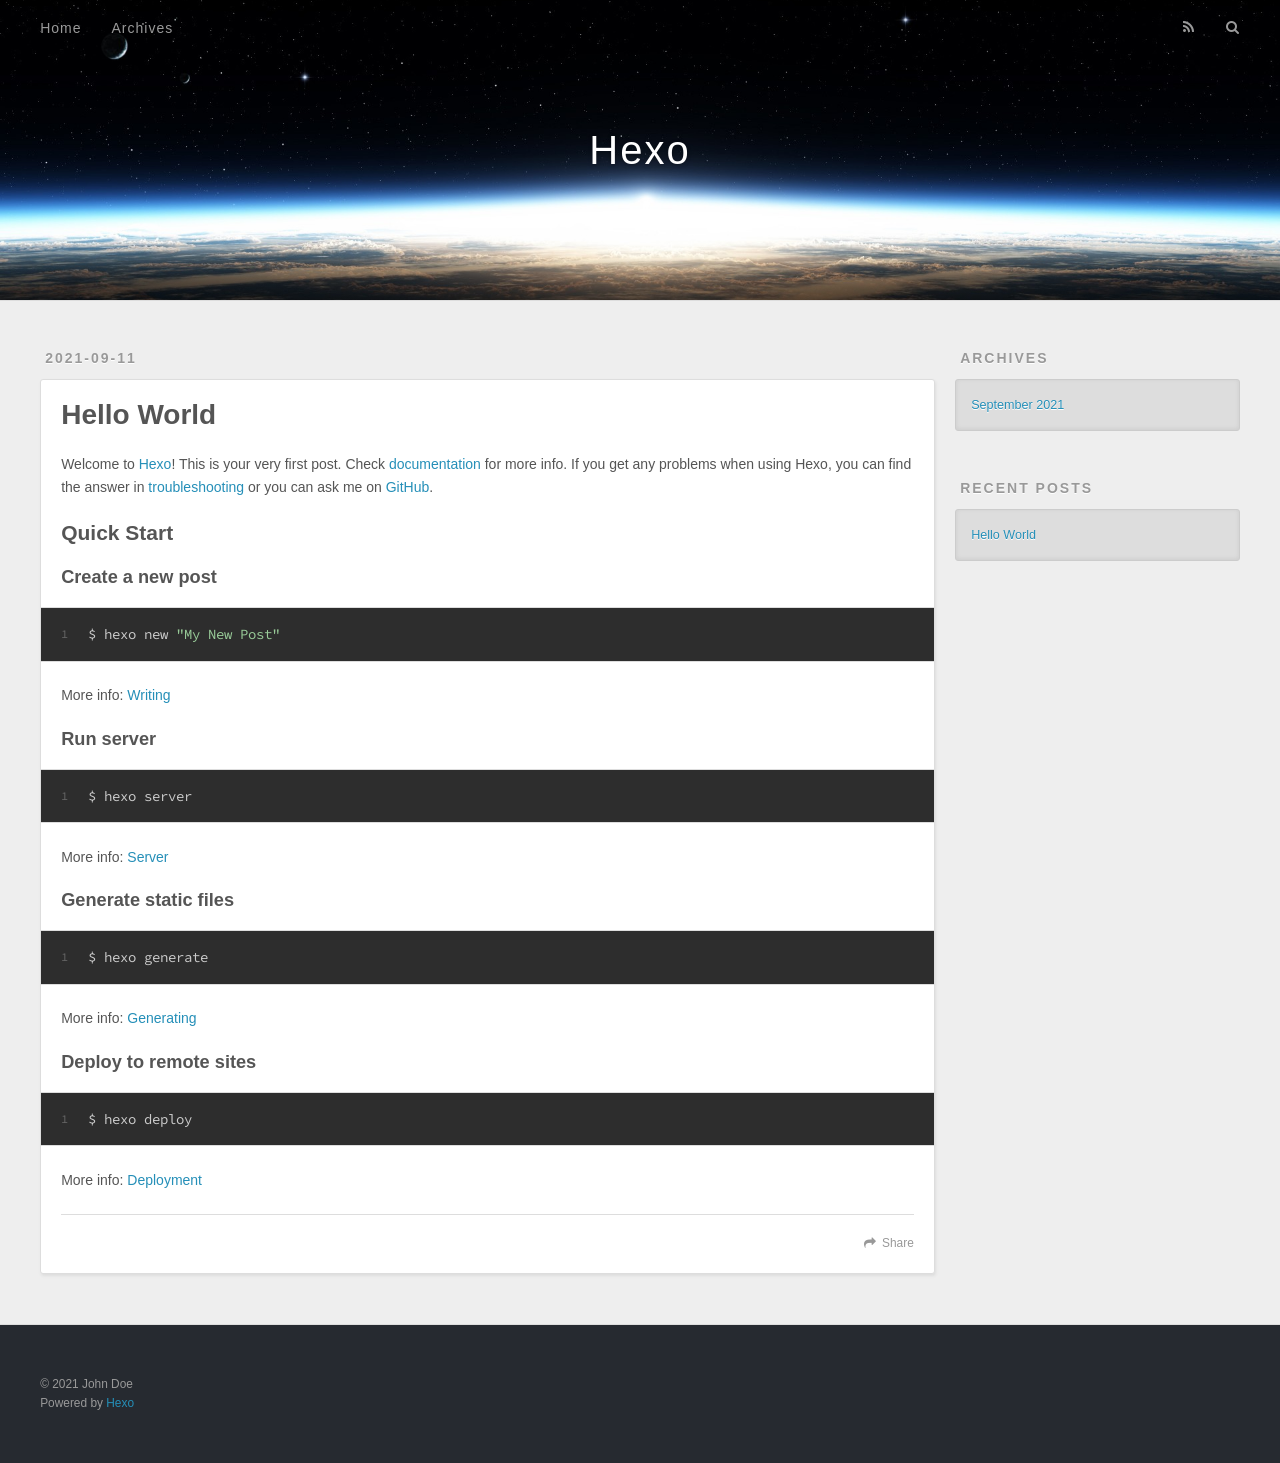
==== index.html @ 5c65f75a "Site updated: 2021-09-11 19:28:09" ====
<!DOCTYPE html>
<html>
<head>
  <meta charset="utf-8">
  

  
  <title>Hexo</title>
  <meta name="viewport" content="width=device-width, initial-scale=1, maximum-scale=1">
  <meta property="og:type" content="website">
<meta property="og:title" content="Hexo">
<meta property="og:url" content="http://example.com/index.html">
<meta property="og:site_name" content="Hexo">
<meta property="og:locale" content="en_US">
<meta property="article:author" content="John Doe">
<meta name="twitter:card" content="summary">
  
    <link rel="alternate" href="/atom.xml" title="Hexo" type="application/atom+xml">
  
  
    <link rel="icon" href="/favicon.png">
  
  
    <link href="//fonts.googleapis.com/css?family=Source+Code+Pro" rel="stylesheet" type="text/css">
  
  
<link rel="stylesheet" href="/css/style.css">

<meta name="generator" content="Hexo 5.4.0"></head>

<body>
  <div id="container">
    <div id="wrap">
      <header id="header">
  <div id="banner"></div>
  <div id="header-outer" class="outer">
    <div id="header-title" class="inner">
      <h1 id="logo-wrap">
        <a href="/" id="logo">Hexo</a>
      </h1>
      
    </div>
    <div id="header-inner" class="inner">
      <nav id="main-nav">
        <a id="main-nav-toggle" class="nav-icon"></a>
        
          <a class="main-nav-link" href="/">Home</a>
        
          <a class="main-nav-link" href="/archives">Archives</a>
        
      </nav>
      <nav id="sub-nav">
        
          <a id="nav-rss-link" class="nav-icon" href="/atom.xml" title="RSS Feed"></a>
        
        <a id="nav-search-btn" class="nav-icon" title="Search"></a>
      </nav>
      <div id="search-form-wrap">
        <form action="//google.com/search" method="get" accept-charset="UTF-8" class="search-form"><input type="search" name="q" class="search-form-input" placeholder="Search"><button type="submit" class="search-form-submit">&#xF002;</button><input type="hidden" name="sitesearch" value="http://example.com"></form>
      </div>
    </div>
  </div>
</header>
      <div class="outer">
        <section id="main">
  
    <article id="post-hello-world" class="article article-type-post" itemscope itemprop="blogPost">
  <div class="article-meta">
    <a href="/2021/09/11/hello-world/" class="article-date">
  <time datetime="2021-09-11T11:15:51.904Z" itemprop="datePublished">2021-09-11</time>
</a>
    
  </div>
  <div class="article-inner">
    
    
      <header class="article-header">
        
  
    <h1 itemprop="name">
      <a class="article-title" href="/2021/09/11/hello-world/">Hello World</a>
    </h1>
  

      </header>
    
    <div class="article-entry" itemprop="articleBody">
      
        <p>Welcome to <a target="_blank" rel="noopener" href="https://hexo.io/">Hexo</a>! This is your very first post. Check <a target="_blank" rel="noopener" href="https://hexo.io/docs/">documentation</a> for more info. If you get any problems when using Hexo, you can find the answer in <a target="_blank" rel="noopener" href="https://hexo.io/docs/troubleshooting.html">troubleshooting</a> or you can ask me on <a target="_blank" rel="noopener" href="https://github.com/hexojs/hexo/issues">GitHub</a>.</p>
<h2 id="Quick-Start"><a href="#Quick-Start" class="headerlink" title="Quick Start"></a>Quick Start</h2><h3 id="Create-a-new-post"><a href="#Create-a-new-post" class="headerlink" title="Create a new post"></a>Create a new post</h3><figure class="highlight bash"><table><tr><td class="gutter"><pre><span class="line">1</span><br></pre></td><td class="code"><pre><span class="line">$ hexo new <span class="string">&quot;My New Post&quot;</span></span><br></pre></td></tr></table></figure>

<p>More info: <a target="_blank" rel="noopener" href="https://hexo.io/docs/writing.html">Writing</a></p>
<h3 id="Run-server"><a href="#Run-server" class="headerlink" title="Run server"></a>Run server</h3><figure class="highlight bash"><table><tr><td class="gutter"><pre><span class="line">1</span><br></pre></td><td class="code"><pre><span class="line">$ hexo server</span><br></pre></td></tr></table></figure>

<p>More info: <a target="_blank" rel="noopener" href="https://hexo.io/docs/server.html">Server</a></p>
<h3 id="Generate-static-files"><a href="#Generate-static-files" class="headerlink" title="Generate static files"></a>Generate static files</h3><figure class="highlight bash"><table><tr><td class="gutter"><pre><span class="line">1</span><br></pre></td><td class="code"><pre><span class="line">$ hexo generate</span><br></pre></td></tr></table></figure>

<p>More info: <a target="_blank" rel="noopener" href="https://hexo.io/docs/generating.html">Generating</a></p>
<h3 id="Deploy-to-remote-sites"><a href="#Deploy-to-remote-sites" class="headerlink" title="Deploy to remote sites"></a>Deploy to remote sites</h3><figure class="highlight bash"><table><tr><td class="gutter"><pre><span class="line">1</span><br></pre></td><td class="code"><pre><span class="line">$ hexo deploy</span><br></pre></td></tr></table></figure>

<p>More info: <a target="_blank" rel="noopener" href="https://hexo.io/docs/one-command-deployment.html">Deployment</a></p>

      
    </div>
    <footer class="article-footer">
      <a data-url="http://example.com/2021/09/11/hello-world/" data-id="cktfp1pn40000q4ufg59x08ok" class="article-share-link">Share</a>
      
      
    </footer>
  </div>
  
</article>


  


</section>
        
          <aside id="sidebar">
  
    

  
    

  
    
  
    
  <div class="widget-wrap">
    <h3 class="widget-title">Archives</h3>
    <div class="widget">
      <ul class="archive-list"><li class="archive-list-item"><a class="archive-list-link" href="/archives/2021/09/">September 2021</a></li></ul>
    </div>
  </div>


  
    
  <div class="widget-wrap">
    <h3 class="widget-title">Recent Posts</h3>
    <div class="widget">
      <ul>
        
          <li>
            <a href="/2021/09/11/hello-world/">Hello World</a>
          </li>
        
      </ul>
    </div>
  </div>

  
</aside>
        
      </div>
      <footer id="footer">
  
  <div class="outer">
    <div id="footer-info" class="inner">
      &copy; 2021 John Doe<br>
      Powered by <a href="http://hexo.io/" target="_blank">Hexo</a>
    </div>
  </div>
</footer>
    </div>
    <nav id="mobile-nav">
  
    <a href="/" class="mobile-nav-link">Home</a>
  
    <a href="/archives" class="mobile-nav-link">Archives</a>
  
</nav>
    

<script src="//ajax.googleapis.com/ajax/libs/jquery/2.0.3/jquery.min.js"></script>


  
<link rel="stylesheet" href="/fancybox/jquery.fancybox.css">

  
<script src="/fancybox/jquery.fancybox.pack.js"></script>




<script src="/js/script.js"></script>




  </div>
</body>
</html>
---- css/style.css ----
body {
  width: 100%;
}
body:before,
body:after {
  content: "";
  display: table;
}
body:after {
  clear: both;
}
html,
body,
div,
span,
applet,
object,
iframe,
h1,
h2,
h3,
h4,
h5,
h6,
p,
blockquote,
pre,
a,
abbr,
acronym,
address,
big,
cite,
code,
del,
dfn,
em,
img,
ins,
kbd,
q,
s,
samp,
small,
strike,
strong,
sub,
sup,
tt,
var,
dl,
dt,
dd,
ol,
ul,
li,
fieldset,
form,
label,
legend,
table,
caption,
tbody,
tfoot,
thead,
tr,
th,
td {
  margin: 0;
  padding: 0;
  border: 0;
  outline: 0;
  font-weight: inherit;
  font-style: inherit;
  font-family: inherit;
  font-size: 100%;
  vertical-align: baseline;
}
body {
  line-height: 1;
  color: #000;
  background: #fff;
}
ol,
ul {
  list-style: none;
}
table {
  border-collapse: separate;
  border-spacing: 0;
  vertical-align: middle;
}
caption,
th,
td {
  text-align: left;
  font-weight: normal;
  vertical-align: middle;
}
a img {
  border: none;
}
input,
button {
  margin: 0;
  padding: 0;
}
input::-moz-focus-inner,
button::-moz-focus-inner {
  border: 0;
  padding: 0;
}
@font-face {
  font-family: FontAwesome;
  font-style: normal;
  font-weight: normal;
  src: url("fonts/fontawesome-webfont.eot?v=#4.0.3");
  src: url("fonts/fontawesome-webfont.eot?#iefix&v=#4.0.3") format("embedded-opentype"), url("fonts/fontawesome-webfont.woff?v=#4.0.3") format("woff"), url("fonts/fontawesome-webfont.ttf?v=#4.0.3") format("truetype"), url("fonts/fontawesome-webfont.svg#fontawesomeregular?v=#4.0.3") format("svg");
}
html,
body,
#container {
  height: 100%;
}
body {
  background: #eee;
  font: 14px -apple-system, BlinkMacSystemFont, "Segoe UI", "Roboto", "Oxygen", "Ubuntu", "Cantarell", "Fira Sans", "Droid Sans", "Helvetica Neue", sans-serif;
  -webkit-text-size-adjust: 100%;
}
.outer {
  max-width: 1220px;
  margin: 0 auto;
  padding: 0 20px;
}
.outer:before,
.outer:after {
  content: "";
  display: table;
}
.outer:after {
  clear: both;
}
.inner {
  display: inline;
  float: left;
  width: 98.33333333333333%;
  margin: 0 0.833333333333333%;
}
.left,
.alignleft {
  float: left;
}
.right,
.alignright {
  float: right;
}
.clear {
  clear: both;
}
#container {
  position: relative;
}
.mobile-nav-on {
  overflow: hidden;
}
#wrap {
  height: 100%;
  width: 100%;
  position: absolute;
  top: 0;
  left: 0;
  -webkit-transition: 0.2s ease-out;
  -moz-transition: 0.2s ease-out;
  -ms-transition: 0.2s ease-out;
  transition: 0.2s ease-out;
  z-index: 1;
  background: #eee;
}
.mobile-nav-on #wrap {
  left: 280px;
}
@media screen and (min-width: 768px) {
  #main {
    display: inline;
    float: left;
    width: 73.33333333333333%;
    margin: 0 0.833333333333333%;
  }
}
.article-date,
.article-category-link,
.archive-year,
.widget-title {
  text-decoration: none;
  text-transform: uppercase;
  letter-spacing: 2px;
  color: #999;
  margin-bottom: 1em;
  margin-left: 5px;
  line-height: 1em;
  text-shadow: 0 1px #fff;
  font-weight: bold;
}
.article-inner,
.archive-article-inner {
  background: #fff;
  -webkit-box-shadow: 1px 2px 3px #ddd;
  box-shadow: 1px 2px 3px #ddd;
  border: 1px solid #ddd;
  border-radius: 3px;
}
.article-entry h1,
.widget h1 {
  font-size: 2em;
}
.article-entry h2,
.widget h2 {
  font-size: 1.5em;
}
.article-entry h3,
.widget h3 {
  font-size: 1.3em;
}
.article-entry h4,
.widget h4 {
  font-size: 1.2em;
}
.article-entry h5,
.widget h5 {
  font-size: 1em;
}
.article-entry h6,
.widget h6 {
  font-size: 1em;
  color: #999;
}
.article-entry hr,
.widget hr {
  border: 1px dashed #ddd;
}
.article-entry strong,
.widget strong {
  font-weight: bold;
}
.article-entry em,
.widget em,
.article-entry cite,
.widget cite {
  font-style: italic;
}
.article-entry sup,
.widget sup,
.article-entry sub,
.widget sub {
  font-size: 0.75em;
  line-height: 0;
  position: relative;
  vertical-align: baseline;
}
.article-entry sup,
.widget sup {
  top: -0.5em;
}
.article-entry sub,
.widget sub {
  bottom: -0.2em;
}
.article-entry small,
.widget small {
  font-size: 0.85em;
}
.article-entry acronym,
.widget acronym,
.article-entry abbr,
.widget abbr {
  border-bottom: 1px dotted;
}
.article-entry ul,
.widget ul,
.article-entry ol,
.widget ol,
.article-entry dl,
.widget dl {
  margin: 0 20px;
  line-height: 1.6em;
}
.article-entry ul ul,
.widget ul ul,
.article-entry ol ul,
.widget ol ul,
.article-entry ul ol,
.widget ul ol,
.article-entry ol ol,
.widget ol ol {
  margin-top: 0;
  margin-bottom: 0;
}
.article-entry ul,
.widget ul {
  list-style: disc;
}
.article-entry ol,
.widget ol {
  list-style: decimal;
}
.article-entry dt,
.widget dt {
  font-weight: bold;
}
#header {
  height: 300px;
  position: relative;
  border-bottom: 1px solid #ddd;
}
#header:before,
#header:after {
  content: "";
  position: absolute;
  left: 0;
  right: 0;
  height: 40px;
}
#header:before {
  top: 0;
  background: -webkit-linear-gradient(rgba(0,0,0,0.2), transparent);
  background: -moz-linear-gradient(rgba(0,0,0,0.2), transparent);
  background: -ms-linear-gradient(rgba(0,0,0,0.2), transparent);
  background: linear-gradient(rgba(0,0,0,0.2), transparent);
}
#header:after {
  bottom: 0;
  background: -webkit-linear-gradient(transparent, rgba(0,0,0,0.2));
  background: -moz-linear-gradient(transparent, rgba(0,0,0,0.2));
  background: -ms-linear-gradient(transparent, rgba(0,0,0,0.2));
  background: linear-gradient(transparent, rgba(0,0,0,0.2));
}
#header-outer {
  height: 100%;
  position: relative;
}
#header-inner {
  position: relative;
  overflow: hidden;
}
#banner {
  position: absolute;
  top: 0;
  left: 0;
  width: 100%;
  height: 100%;
  background: url("images/banner.jpg") center #000;
  -webkit-background-size: cover;
  -moz-background-size: cover;
  background-size: cover;
  z-index: -1;
}
#header-title {
  text-align: center;
  height: 40px;
  position: absolute;
  top: 50%;
  left: 0;
  margin-top: -20px;
}
#logo,
#subtitle {
  text-decoration: none;
  color: #fff;
  font-weight: 300;
  text-shadow: 0 1px 4px rgba(0,0,0,0.3);
}
#logo {
  font-size: 40px;
  line-height: 40px;
  letter-spacing: 2px;
}
#subtitle {
  font-size: 16px;
  line-height: 16px;
  letter-spacing: 1px;
}
#subtitle-wrap {
  margin-top: 16px;
}
#main-nav {
  float: left;
  margin-left: -15px;
}
.nav-icon,
.main-nav-link {
  float: left;
  color: #fff;
  opacity: 0.6;
  text-decoration: none;
  text-shadow: 0 1px rgba(0,0,0,0.2);
  -webkit-transition: opacity 0.2s;
  -moz-transition: opacity 0.2s;
  -ms-transition: opacity 0.2s;
  transition: opacity 0.2s;
  display: block;
  padding: 20px 15px;
}
.nav-icon:hover,
.main-nav-link:hover {
  opacity: 1;
}
.nav-icon {
  font-family: FontAwesome;
  text-align: center;
  font-size: 14px;
  width: 14px;
  height: 14px;
  padding: 20px 15px;
  position: relative;
  cursor: pointer;
}
.main-nav-link {
  font-weight: 300;
  letter-spacing: 1px;
}
@media screen and (max-width: 479px) {
  .main-nav-link {
    display: none;
  }
}
#main-nav-toggle {
  display: none;
}
#main-nav-toggle:before {
  content: "\f0c9";
}
@media screen and (max-width: 479px) {
  #main-nav-toggle {
    display: block;
  }
}
#sub-nav {
  float: right;
  margin-right: -15px;
}
#nav-rss-link:before {
  content: "\f09e";
}
#nav-search-btn:before {
  content: "\f002";
}
#search-form-wrap {
  position: absolute;
  top: 15px;
  width: 150px;
  height: 30px;
  right: -150px;
  opacity: 0;
  -webkit-transition: 0.2s ease-out;
  -moz-transition: 0.2s ease-out;
  -ms-transition: 0.2s ease-out;
  transition: 0.2s ease-out;
}
#search-form-wrap.on {
  opacity: 1;
  right: 0;
}
@media screen and (max-width: 479px) {
  #search-form-wrap {
    width: 100%;
    right: -100%;
  }
}
.search-form {
  position: absolute;
  top: 0;
  left: 0;
  right: 0;
  background: #fff;
  padding: 5px 15px;
  border-radius: 15px;
  -webkit-box-shadow: 0 0 10px rgba(0,0,0,0.3);
  box-shadow: 0 0 10px rgba(0,0,0,0.3);
}
.search-form-input {
  border: none;
  background: none;
  color: #555;
  width: 100%;
  font: 13px -apple-system, BlinkMacSystemFont, "Segoe UI", "Roboto", "Oxygen", "Ubuntu", "Cantarell", "Fira Sans", "Droid Sans", "Helvetica Neue", sans-serif;
  outline: none;
}
.search-form-input::-webkit-search-results-decoration,
.search-form-input::-webkit-search-cancel-button {
  -webkit-appearance: none;
}
.search-form-submit {
  position: absolute;
  top: 50%;
  right: 10px;
  margin-top: -7px;
  font: 13px FontAwesome;
  border: none;
  background: none;
  color: #bbb;
  cursor: pointer;
}
.search-form-submit:hover,
.search-form-submit:focus {
  color: #777;
}
.article {
  margin: 50px 0;
}
.article-inner {
  overflow: hidden;
}
.article-meta:before,
.article-meta:after {
  content: "";
  display: table;
}
.article-meta:after {
  clear: both;
}
.article-date {
  float: left;
}
.article-category {
  float: left;
  line-height: 1em;
  color: #ccc;
  text-shadow: 0 1px #fff;
  margin-left: 8px;
}
.article-category:before {
  content: "\2022";
}
.article-category-link {
  margin: 0 12px 1em;
}
.article-header {
  padding: 20px 20px 0;
}
.article-title {
  text-decoration: none;
  font-size: 2em;
  font-weight: bold;
  color: #555;
  line-height: 1.1em;
  -webkit-transition: color 0.2s;
  -moz-transition: color 0.2s;
  -ms-transition: color 0.2s;
  transition: color 0.2s;
}
a.article-title:hover {
  color: #258fb8;
}
.article-entry {
  color: #555;
  padding: 0 20px;
}
.article-entry:before,
.article-entry:after {
  content: "";
  display: table;
}
.article-entry:after {
  clear: both;
}
.article-entry p,
.article-entry table {
  line-height: 1.6em;
  margin: 1.6em 0;
}
.article-entry h1,
.article-entry h2,
.article-entry h3,
.article-entry h4,
.article-entry h5,
.article-entry h6 {
  font-weight: bold;
}
.article-entry h1,
.article-entry h2,
.article-entry h3,
.article-entry h4,
.article-entry h5,
.article-entry h6 {
  line-height: 1.1em;
  margin: 1.1em 0;
}
.article-entry a {
  color: #258fb8;
  text-decoration: none;
}
.article-entry a:hover {
  text-decoration: underline;
}
.article-entry ul,
.article-entry ol,
.article-entry dl {
  margin-top: 1.6em;
  margin-bottom: 1.6em;
}
.article-entry img,
.article-entry video {
  max-width: 100%;
  height: auto;
  display: block;
  margin: auto;
}
.article-entry iframe {
  border: none;
}
.article-entry table {
  width: 100%;
  border-collapse: collapse;
  border-spacing: 0;
}
.article-entry th {
  font-weight: bold;
  border-bottom: 3px solid #ddd;
  padding-bottom: 0.5em;
}
.article-entry td {
  border-bottom: 1px solid #ddd;
  padding: 10px 0;
}
.article-entry blockquote {
  font-family: Georgia, "Times New Roman", serif;
  font-size: 1.4em;
  margin: 1.6em 20px;
  text-align: center;
}
.article-entry blockquote footer {
  font-size: 14px;
  margin: 1.6em 0;
  font-family: -apple-system, BlinkMacSystemFont, "Segoe UI", "Roboto", "Oxygen", "Ubuntu", "Cantarell", "Fira Sans", "Droid Sans", "Helvetica Neue", sans-serif;
}
.article-entry blockquote footer cite:before {
  content: "—";
  padding: 0 0.5em;
}
.article-entry .pullquote {
  text-align: left;
  width: 45%;
  margin: 0;
}
.article-entry .pullquote.left {
  margin-left: 0.5em;
  margin-right: 1em;
}
.article-entry .pullquote.right {
  margin-right: 0.5em;
  margin-left: 1em;
}
.article-entry .caption {
  color: #999;
  display: block;
  font-size: 0.9em;
  margin-top: 0.5em;
  position: relative;
  text-align: center;
}
.article-entry .video-container {
  position: relative;
  padding-top: 56.25%;
  height: 0;
  overflow: hidden;
}
.article-entry .video-container iframe,
.article-entry .video-container object,
.article-entry .video-container embed {
  position: absolute;
  top: 0;
  left: 0;
  width: 100%;
  height: 100%;
  margin-top: 0;
}
.article-more-link a {
  display: inline-block;
  line-height: 1em;
  padding: 6px 15px;
  border-radius: 15px;
  background: #eee;
  color: #999;
  text-shadow: 0 1px #fff;
  text-decoration: none;
}
.article-more-link a:hover {
  background: #258fb8;
  color: #fff;
  text-decoration: none;
  text-shadow: 0 1px #1e7293;
}
.article-footer {
  font-size: 0.85em;
  line-height: 1.6em;
  border-top: 1px solid #ddd;
  padding-top: 1.6em;
  margin: 0 20px 20px;
}
.article-footer:before,
.article-footer:after {
  content: "";
  display: table;
}
.article-footer:after {
  clear: both;
}
.article-footer a {
  color: #999;
  text-decoration: none;
}
.article-footer a:hover {
  color: #555;
}
.article-tag-list-item {
  float: left;
  margin-right: 10px;
}
.article-tag-list-link:before {
  content: "#";
}
.article-comment-link {
  float: right;
}
.article-comment-link:before {
  content: "\f075";
  font-family: FontAwesome;
  padding-right: 8px;
}
.article-share-link {
  cursor: pointer;
  float: right;
  margin-left: 20px;
}
.article-share-link:before {
  content: "\f064";
  font-family: FontAwesome;
  padding-right: 6px;
}
#article-nav {
  position: relative;
}
#article-nav:before,
#article-nav:after {
  content: "";
  display: table;
}
#article-nav:after {
  clear: both;
}
@media screen and (min-width: 768px) {
  #article-nav {
    margin: 50px 0;
  }
  #article-nav:before {
    width: 8px;
    height: 8px;
    position: absolute;
    top: 50%;
    left: 50%;
    margin-top: -4px;
    margin-left: -4px;
    content: "";
    border-radius: 50%;
    background: #ddd;
    -webkit-box-shadow: 0 1px 2px #fff;
    box-shadow: 0 1px 2px #fff;
  }
}
.article-nav-link-wrap {
  text-decoration: none;
  text-shadow: 0 1px #fff;
  color: #999;
  -webkit-box-sizing: border-box;
  -moz-box-sizing: border-box;
  box-sizing: border-box;
  margin-top: 50px;
  text-align: center;
  display: block;
}
.article-nav-link-wrap:hover {
  color: #555;
}
@media screen and (min-width: 768px) {
  .article-nav-link-wrap {
    width: 50%;
    margin-top: 0;
  }
}
@media screen and (min-width: 768px) {
  #article-nav-newer {
    float: left;
    text-align: right;
    padding-right: 20px;
  }
}
@media screen and (min-width: 768px) {
  #article-nav-older {
    float: right;
    text-align: left;
    padding-left: 20px;
  }
}
.article-nav-caption {
  text-transform: uppercase;
  letter-spacing: 2px;
  color: #ddd;
  line-height: 1em;
  font-weight: bold;
}
#article-nav-newer .article-nav-caption {
  margin-right: -2px;
}
.article-nav-title {
  font-size: 0.85em;
  line-height: 1.6em;
  margin-top: 0.5em;
}
.article-share-box {
  position: absolute;
  display: none;
  background: #fff;
  -webkit-box-shadow: 1px 2px 10px rgba(0,0,0,0.2);
  box-shadow: 1px 2px 10px rgba(0,0,0,0.2);
  border-radius: 3px;
  margin-left: -145px;
  overflow: hidden;
  z-index: 1;
}
.article-share-box.on {
  display: block;
}
.article-share-input {
  width: 100%;
  background: none;
  -webkit-box-sizing: border-box;
  -moz-box-sizing: border-box;
  box-sizing: border-box;
  font: 14px -apple-system, BlinkMacSystemFont, "Segoe UI", "Roboto", "Oxygen", "Ubuntu", "Cantarell", "Fira Sans", "Droid Sans", "Helvetica Neue", sans-serif;
  padding: 0 15px;
  color: #555;
  outline: none;
  border: 1px solid #ddd;
  border-radius: 3px 3px 0 0;
  height: 36px;
  line-height: 36px;
}
.article-share-links {
  background: #eee;
}
.article-share-links:before,
.article-share-links:after {
  content: "";
  display: table;
}
.article-share-links:after {
  clear: both;
}
.article-share-twitter,
.article-share-facebook,
.article-share-pinterest,
.article-share-google {
  width: 50px;
  height: 36px;
  display: block;
  float: left;
  position: relative;
  color: #999;
  text-shadow: 0 1px #fff;
}
.article-share-twitter:before,
.article-share-facebook:before,
.article-share-pinterest:before,
.article-share-google:before {
  font-size: 20px;
  font-family: FontAwesome;
  width: 20px;
  height: 20px;
  position: absolute;
  top: 50%;
  left: 50%;
  margin-top: -10px;
  margin-left: -10px;
  text-align: center;
}
.article-share-twitter:hover,
.article-share-facebook:hover,
.article-share-pinterest:hover,
.article-share-google:hover {
  color: #fff;
}
.article-share-twitter:before {
  content: "\f099";
}
.article-share-twitter:hover {
  background: #00aced;
  text-shadow: 0 1px #008abe;
}
.article-share-facebook:before {
  content: "\f09a";
}
.article-share-facebook:hover {
  background: #3b5998;
  text-shadow: 0 1px #2f477a;
}
.article-share-pinterest:before {
  content: "\f0d2";
}
.article-share-pinterest:hover {
  background: #cb2027;
  text-shadow: 0 1px #a21a1f;
}
.article-share-google:before {
  content: "\f0d5";
}
.article-share-google:hover {
  background: #dd4b39;
  text-shadow: 0 1px #be3221;
}
.article-gallery {
  background: #000;
  position: relative;
}
.article-gallery-photos {
  position: relative;
  overflow: hidden;
}
.article-gallery-img {
  display: none;
  max-width: 100%;
}
.article-gallery-img:first-child {
  display: block;
}
.article-gallery-img.loaded {
  position: absolute;
  display: block;
}
.article-gallery-img img {
  display: block;
  max-width: 100%;
  margin: 0 auto;
}
#comments {
  background: #fff;
  -webkit-box-shadow: 1px 2px 3px #ddd;
  box-shadow: 1px 2px 3px #ddd;
  padding: 20px;
  border: 1px solid #ddd;
  border-radius: 3px;
  margin: 50px 0;
}
#comments a {
  color: #258fb8;
}
.archives-wrap {
  margin: 50px 0;
}
.archives:before,
.archives:after {
  content: "";
  display: table;
}
.archives:after {
  clear: both;
}
.archive-year-wrap {
  margin-bottom: 1em;
}
.archives {
  -webkit-column-gap: 10px;
  -moz-column-gap: 10px;
  column-gap: 10px;
}
@media screen and (min-width: 480px) and (max-width: 767px) {
  .archives {
    -webkit-column-count: 2;
    -moz-column-count: 2;
    column-count: 2;
  }
}
@media screen and (min-width: 768px) {
  .archives {
    -webkit-column-count: 3;
    -moz-column-count: 3;
    column-count: 3;
  }
}
.archive-article {
  -webkit-column-break-inside: avoid;
  page-break-inside: avoid;
  overflow: hidden;
  break-inside: avoid-column;
}
.archive-article-inner {
  padding: 10px;
  margin-bottom: 15px;
}
.archive-article-title {
  text-decoration: none;
  font-weight: bold;
  color: #555;
  -webkit-transition: color 0.2s;
  -moz-transition: color 0.2s;
  -ms-transition: color 0.2s;
  transition: color 0.2s;
  line-height: 1.6em;
}
.archive-article-title:hover {
  color: #258fb8;
}
.archive-article-footer {
  margin-top: 1em;
}
.archive-article-date {
  color: #999;
  text-decoration: none;
  font-size: 0.85em;
  line-height: 1em;
  margin-bottom: 0.5em;
  display: block;
}
#page-nav {
  margin: 50px auto;
  background: #fff;
  -webkit-box-shadow: 1px 2px 3px #ddd;
  box-shadow: 1px 2px 3px #ddd;
  border: 1px solid #ddd;
  border-radius: 3px;
  text-align: center;
  color: #999;
  overflow: hidden;
}
#page-nav:before,
#page-nav:after {
  content: "";
  display: table;
}
#page-nav:after {
  clear: both;
}
#page-nav a,
#page-nav span {
  padding: 10px 20px;
  line-height: 1;
  height: 2ex;
}
#page-nav a {
  color: #999;
  text-decoration: none;
}
#page-nav a:hover {
  background: #999;
  color: #fff;
}
#page-nav .prev {
  float: left;
}
#page-nav .next {
  float: right;
}
#page-nav .page-number {
  display: inline-block;
}
@media screen and (max-width: 479px) {
  #page-nav .page-number {
    display: none;
  }
}
#page-nav .current {
  color: #555;
  font-weight: bold;
}
#page-nav .space {
  color: #ddd;
}
#footer {
  background: #262a30;
  padding: 50px 0;
  border-top: 1px solid #ddd;
  color: #999;
}
#footer a {
  color: #258fb8;
  text-decoration: none;
}
#footer a:hover {
  text-decoration: underline;
}
#footer-info {
  line-height: 1.6em;
  font-size: 0.85em;
}
.article-entry pre,
.article-entry .highlight {
  background: #2d2d2d;
  margin: 0 -20px;
  padding: 15px 20px;
  border-style: solid;
  border-color: #ddd;
  border-width: 1px 0;
  overflow: auto;
  color: #ccc;
  line-height: 22.400000000000002px;
}
.article-entry .highlight .gutter pre,
.article-entry .gist .gist-file .gist-data .line-numbers {
  color: #666;
  font-size: 0.85em;
}
.article-entry pre,
.article-entry code {
  font-family: "Source Code Pro", Consolas, Monaco, Menlo, Consolas, monospace;
}
.article-entry code {
  background: #eee;
  text-shadow: 0 1px #fff;
  padding: 0 0.3em;
}
.article-entry pre code {
  background: none;
  text-shadow: none;
  padding: 0;
}
.article-entry .highlight pre {
  border: none;
  margin: 0;
  padding: 0;
}
.article-entry .highlight table {
  margin: 0;
  width: auto;
}
.article-entry .highlight td {
  border: none;
  padding: 0;
}
.article-entry .highlight figcaption {
  font-size: 0.85em;
  color: #999;
  line-height: 1em;
  margin-bottom: 1em;
}
.article-entry .highlight figcaption:before,
.article-entry .highlight figcaption:after {
  content: "";
  display: table;
}
.article-entry .highlight figcaption:after {
  clear: both;
}
.article-entry .highlight figcaption a {
  float: right;
}
.article-entry .highlight .gutter pre {
  text-align: right;
  padding-right: 20px;
}
.article-entry .highlight .line {
  height: 22.400000000000002px;
}
.article-entry .highlight .line.marked {
  background: #515151;
}
.article-entry .gist {
  margin: 0 -20px;
  border-style: solid;
  border-color: #ddd;
  border-width: 1px 0;
  background: #2d2d2d;
  padding: 15px 20px 15px 0;
}
.article-entry .gist .gist-file {
  border: none;
  font-family: "Source Code Pro", Consolas, Monaco, Menlo, Consolas, monospace;
  margin: 0;
}
.article-entry .gist .gist-file .gist-data {
  background: none;
  border: none;
}
.article-entry .gist .gist-file .gist-data .line-numbers {
  background: none;
  border: none;
  padding: 0 20px 0 0;
}
.article-entry .gist .gist-file .gist-data .line-data {
  padding: 0 !important;
}
.article-entry .gist .gist-file .highlight {
  margin: 0;
  padding: 0;
  border: none;
}
.article-entry .gist .gist-file .gist-meta {
  background: #2d2d2d;
  color: #999;
  font: 0.85em -apple-system, BlinkMacSystemFont, "Segoe UI", "Roboto", "Oxygen", "Ubuntu", "Cantarell", "Fira Sans", "Droid Sans", "Helvetica Neue", sans-serif;
  text-shadow: 0 0;
  padding: 0;
  margin-top: 1em;
  margin-left: 20px;
}
.article-entry .gist .gist-file .gist-meta a {
  color: #258fb8;
  font-weight: normal;
}
.article-entry .gist .gist-file .gist-meta a:hover {
  text-decoration: underline;
}
pre .comment,
pre .title {
  color: #999;
}
pre .variable,
pre .attribute,
pre .tag,
pre .regexp,
pre .ruby .constant,
pre .xml .tag .title,
pre .xml .pi,
pre .xml .doctype,
pre .html .doctype,
pre .css .id,
pre .css .class,
pre .css .pseudo {
  color: #f2777a;
}
pre .number,
pre .preprocessor,
pre .built_in,
pre .literal,
pre .params,
pre .constant {
  color: #f99157;
}
pre .class,
pre .ruby .class .title,
pre .css .rules .attribute {
  color: #9c9;
}
pre .string,
pre .value,
pre .inheritance,
pre .header,
pre .ruby .symbol,
pre .xml .cdata {
  color: #9c9;
}
pre .css .hexcolor {
  color: #6cc;
}
pre .function,
pre .python .decorator,
pre .python .title,
pre .ruby .function .title,
pre .ruby .title .keyword,
pre .perl .sub,
pre .javascript .title,
pre .coffeescript .title {
  color: #69c;
}
pre .keyword,
pre .javascript .function {
  color: #c9c;
}
@media screen and (max-width: 479px) {
  #mobile-nav {
    position: absolute;
    top: 0;
    left: 0;
    width: 280px;
    height: 100%;
    background: #191919;
    border-right: 1px solid #fff;
  }
}
@media screen and (max-width: 479px) {
  .mobile-nav-link {
    display: block;
    color: #999;
    text-decoration: none;
    padding: 15px 20px;
    font-weight: bold;
  }
  .mobile-nav-link:hover {
    color: #fff;
  }
}
@media screen and (min-width: 768px) {
  #sidebar {
    display: inline;
    float: left;
    width: 23.333333333333332%;
    margin: 0 0.833333333333333%;
  }
}
.widget-wrap {
  margin: 50px 0;
}
.widget {
  color: #777;
  text-shadow: 0 1px #fff;
  background: #ddd;
  -webkit-box-shadow: 0 -1px 4px #ccc inset;
  box-shadow: 0 -1px 4px #ccc inset;
  border: 1px solid #ccc;
  padding: 15px;
  border-radius: 3px;
}
.widget a {
  color: #258fb8;
  text-decoration: none;
}
.widget a:hover {
  text-decoration: underline;
}
.widget ul ul,
.widget ol ul,
.widget dl ul,
.widget ul ol,
.widget ol ol,
.widget dl ol,
.widget ul dl,
.widget ol dl,
.widget dl dl {
  margin-left: 15px;
  list-style: disc;
}
.widget {
  line-height: 1.6em;
  word-wrap: break-word;
  font-size: 0.9em;
}
.widget ul,
.widget ol {
  list-style: none;
  margin: 0;
}
.widget ul ul,
.widget ol ul,
.widget ul ol,
.widget ol ol {
  margin: 0 20px;
}
.widget ul ul,
.widget ol ul {
  list-style: disc;
}
.widget ul ol,
.widget ol ol {
  list-style: decimal;
}
.category-list-count,
.tag-list-count,
.archive-list-count {
  padding-left: 5px;
  color: #999;
  font-size: 0.85em;
}
.category-list-count:before,
.tag-list-count:before,
.archive-list-count:before {
  content: "(";
}
.category-list-count:after,
.tag-list-count:after,
.archive-list-count:after {
  content: ")";
}
.tagcloud a {
  margin-right: 5px;
  display: inline-block;
}
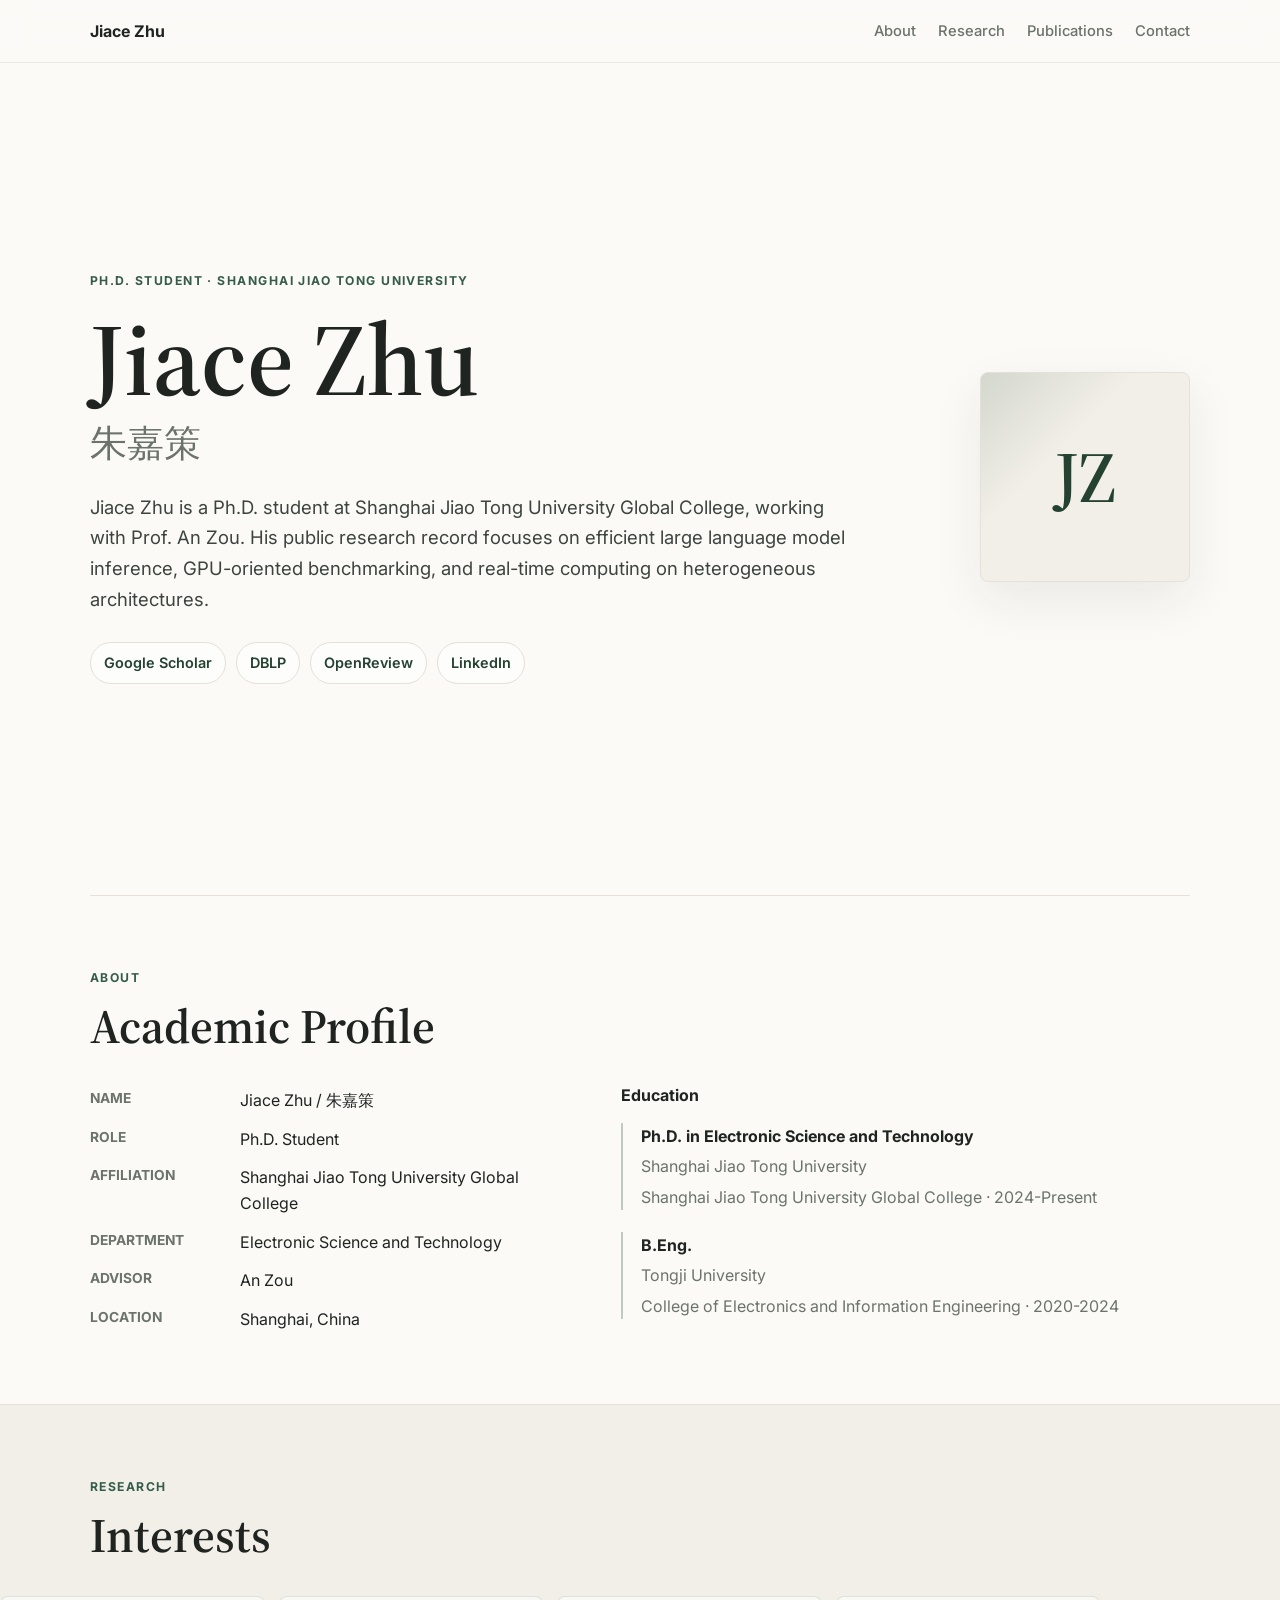
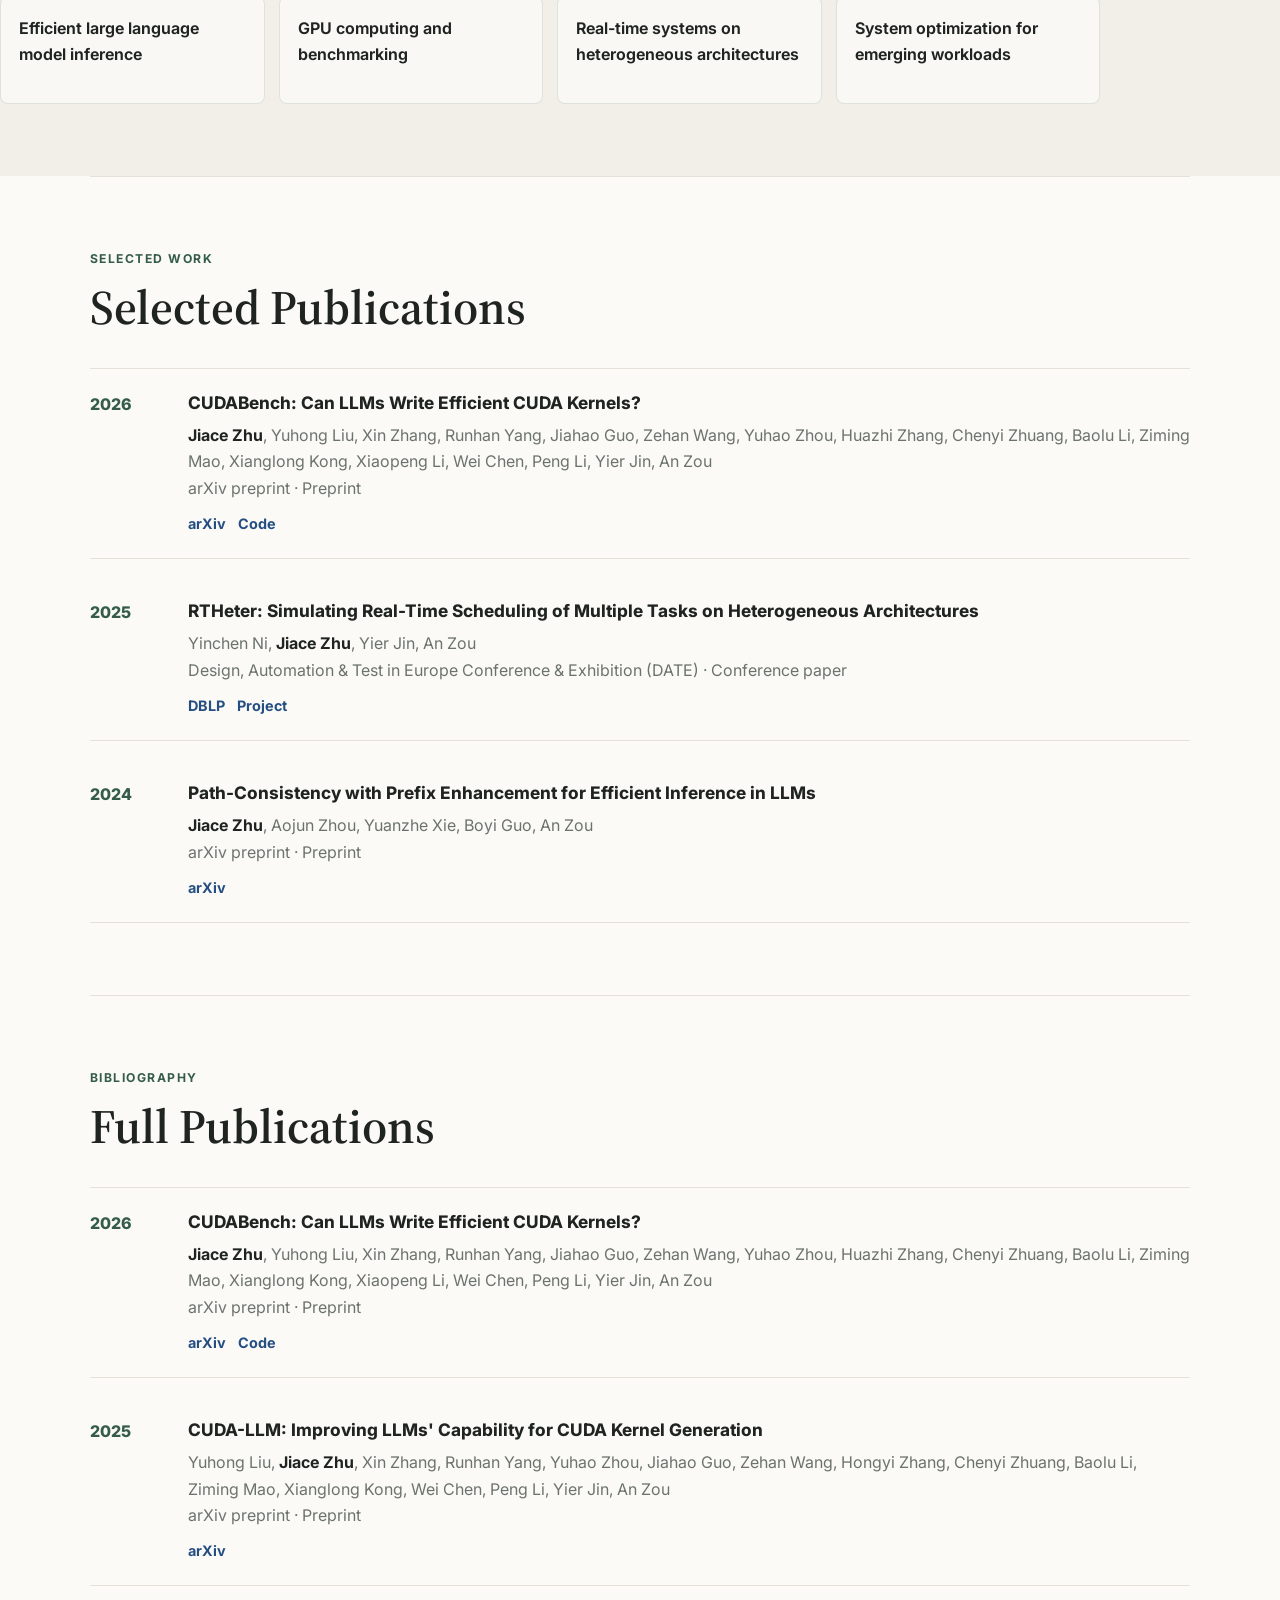
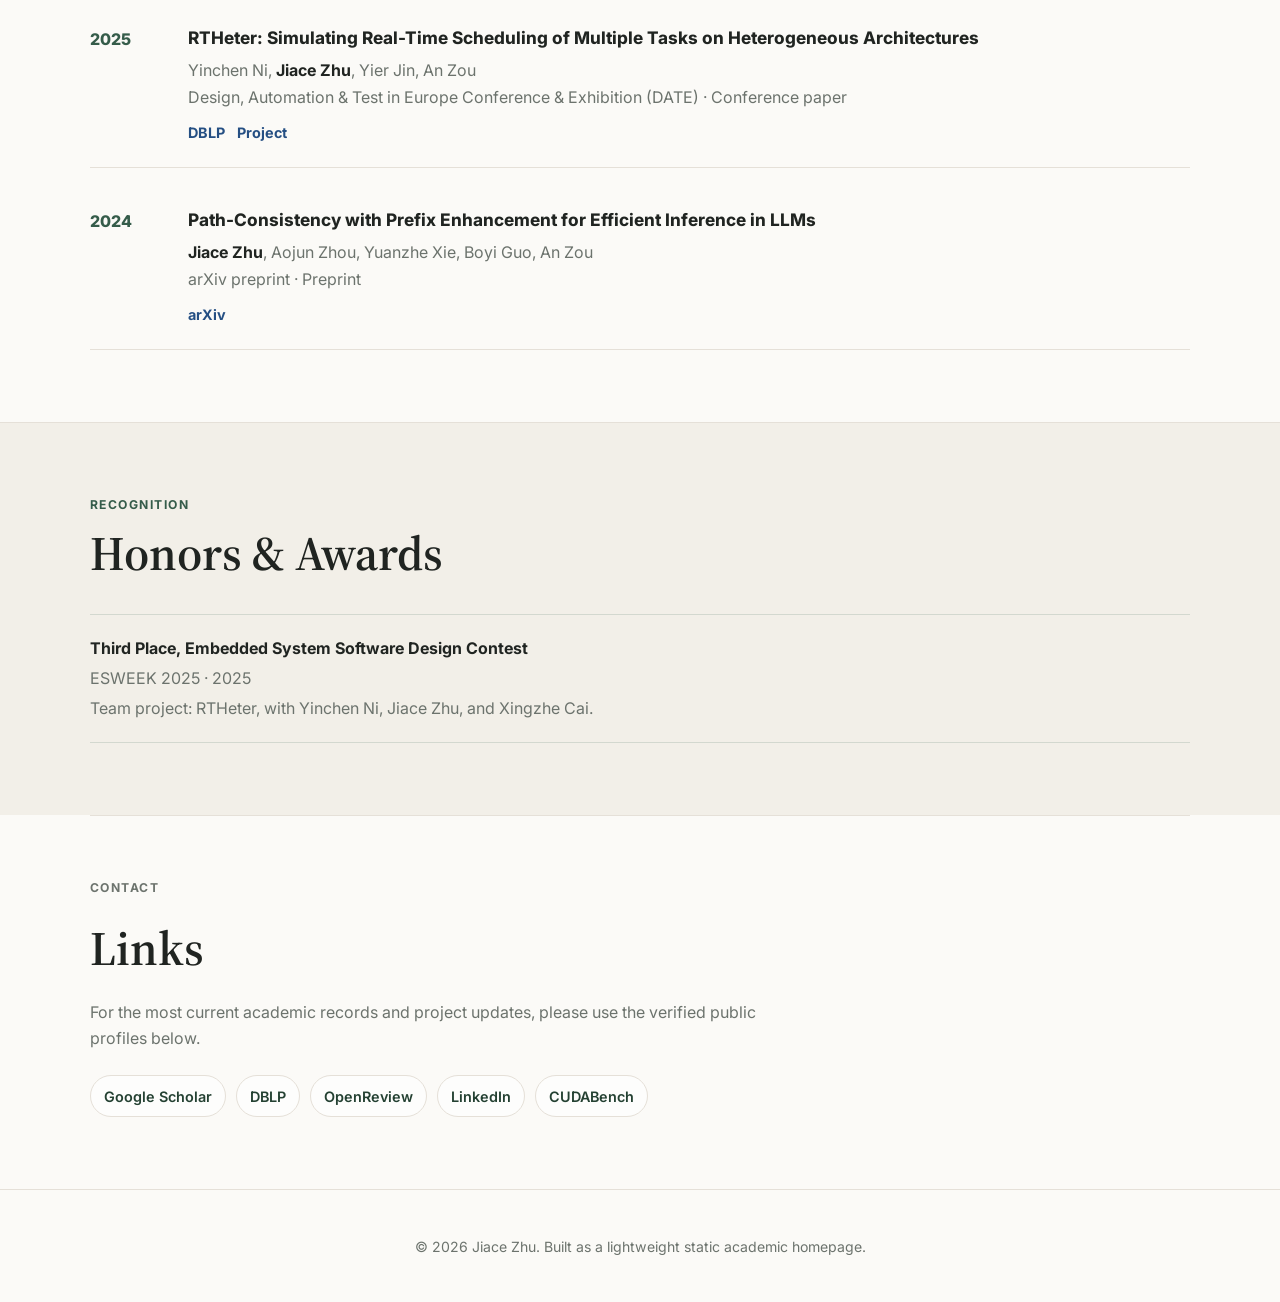
==== commit 1a15c11d: "codex" ====
--- a/index.html
+++ b/index.html
@@ -1,196 +1,101 @@
-<!DOCTYPE html>
-<html>
-<head>
-  <meta charset="utf-8">
-  
+<!doctype html>
+<html lang="en">
+  <head>
+    <meta charset="utf-8">
+    <meta name="viewport" content="width=device-width, initial-scale=1">
+    <meta name="description" content="Academic homepage of Jiace Zhu, Ph.D. student at Shanghai Jiao Tong University Global College.">
+    <title>Jiace Zhu</title>
+    <link rel="preconnect" href="https://fonts.googleapis.com">
+    <link rel="preconnect" href="https://fonts.gstatic.com" crossorigin>
+    <link href="https://fonts.googleapis.com/css2?family=Inter:wght@400;500;600;700&family=Source+Serif+4:opsz,wght@8..60,500;8..60,600&display=swap" rel="stylesheet">
+    <link rel="stylesheet" href="assets/css/styles.css">
+  </head>
+  <body>
+    <header class="site-header" aria-label="Primary navigation">
+      <a class="wordmark" href="#top">Jiace Zhu</a>
+      <nav class="nav-links">
+        <a href="#about">About</a>
+        <a href="#research">Research</a>
+        <a href="#publications">Publications</a>
+        <a href="#contact">Contact</a>
+      </nav>
+    </header>
 
-  
-  <title>Hexo</title>
-  <meta name="viewport" content="width=device-width, initial-scale=1, maximum-scale=1">
-  <meta property="og:type" content="website">
-<meta property="og:title" content="Hexo">
-<meta property="og:url" content="http://example.com/index.html">
-<meta property="og:site_name" content="Hexo">
-<meta property="og:locale" content="en_US">
-<meta property="article:author" content="John Doe">
-<meta name="twitter:card" content="summary">
-  
-    <link rel="alternate" href="/atom.xml" title="Hexo" type="application/atom+xml">
-  
-  
-    <link rel="icon" href="/favicon.png">
-  
-  
-    <link href="//fonts.googleapis.com/css?family=Source+Code+Pro" rel="stylesheet" type="text/css">
-  
-  
-<link rel="stylesheet" href="/css/style.css">
+    <main id="top">
+      <section class="hero section-pad" aria-labelledby="hero-title">
+        <div class="hero-copy">
+          <p class="eyebrow">Ph.D. Student &middot; Shanghai Jiao Tong University</p>
+          <h1 id="hero-title">Jiace Zhu <span lang="zh-Hans">&#x6731;&#x5609;&#x7b56;</span></h1>
+          <p class="lead" id="profile-bio">Loading verified profile...</p>
+          <div class="link-row" id="profile-links" aria-label="Profile links"></div>
+        </div>
+        <div class="portrait" aria-hidden="true">
+          <span>JZ</span>
+        </div>
+      </section>
 
-<meta name="generator" content="Hexo 5.4.0"></head>
+      <section class="section section-pad" id="about" aria-labelledby="about-title">
+        <div class="section-heading">
+          <p class="eyebrow">About</p>
+          <h2 id="about-title">Academic Profile</h2>
+        </div>
+        <div class="two-column">
+          <div>
+            <dl class="profile-facts" id="profile-facts"></dl>
+          </div>
+          <div>
+            <h3>Education</h3>
+            <div class="timeline" id="education-list"></div>
+          </div>
+        </div>
+      </section>
 
-<body>
-  <div id="container">
-    <div id="wrap">
-      <header id="header">
-  <div id="banner"></div>
-  <div id="header-outer" class="outer">
-    <div id="header-title" class="inner">
-      <h1 id="logo-wrap">
-        <a href="/" id="logo">Hexo</a>
-      </h1>
-      
-    </div>
-    <div id="header-inner" class="inner">
-      <nav id="main-nav">
-        <a id="main-nav-toggle" class="nav-icon"></a>
-        
-          <a class="main-nav-link" href="/">Home</a>
-        
-          <a class="main-nav-link" href="/archives">Archives</a>
-        
-      </nav>
-      <nav id="sub-nav">
-        
-          <a id="nav-rss-link" class="nav-icon" href="/atom.xml" title="RSS Feed"></a>
-        
-        <a id="nav-search-btn" class="nav-icon" title="Search"></a>
-      </nav>
-      <div id="search-form-wrap">
-        <form action="//google.com/search" method="get" accept-charset="UTF-8" class="search-form"><input type="search" name="q" class="search-form-input" placeholder="Search"><button type="submit" class="search-form-submit">&#xF002;</button><input type="hidden" name="sitesearch" value="http://example.com"></form>
-      </div>
-    </div>
-  </div>
-</header>
-      <div class="outer">
-        <section id="main">
-  
-    <article id="post-hello-world" class="article article-type-post" itemscope itemprop="blogPost">
-  <div class="article-meta">
-    <a href="/2021/09/11/hello-world/" class="article-date">
-  <time datetime="2021-09-11T11:15:51.904Z" itemprop="datePublished">2021-09-11</time>
-</a>
-    
-  </div>
-  <div class="article-inner">
-    
-    
-      <header class="article-header">
-        
-  
-    <h1 itemprop="name">
-      <a class="article-title" href="/2021/09/11/hello-world/">Hello World</a>
-    </h1>
-  
+      <section class="section section-pad muted-band" id="research" aria-labelledby="research-title">
+        <div class="section-heading">
+          <p class="eyebrow">Research</p>
+          <h2 id="research-title">Interests</h2>
+        </div>
+        <ul class="interest-grid" id="research-interests"></ul>
+      </section>
 
-      </header>
-    
-    <div class="article-entry" itemprop="articleBody">
-      
-        <p>Welcome to <a target="_blank" rel="noopener" href="https://hexo.io/">Hexo</a>! This is your very first post. Check <a target="_blank" rel="noopener" href="https://hexo.io/docs/">documentation</a> for more info. If you get any problems when using Hexo, you can find the answer in <a target="_blank" rel="noopener" href="https://hexo.io/docs/troubleshooting.html">troubleshooting</a> or you can ask me on <a target="_blank" rel="noopener" href="https://github.com/hexojs/hexo/issues">GitHub</a>.</p>
-<h2 id="Quick-Start"><a href="#Quick-Start" class="headerlink" title="Quick Start"></a>Quick Start</h2><h3 id="Create-a-new-post"><a href="#Create-a-new-post" class="headerlink" title="Create a new post"></a>Create a new post</h3><figure class="highlight bash"><table><tr><td class="gutter"><pre><span class="line">1</span><br></pre></td><td class="code"><pre><span class="line">$ hexo new <span class="string">&quot;My New Post&quot;</span></span><br></pre></td></tr></table></figure>
+      <section class="section section-pad" id="selected-publications" aria-labelledby="selected-title">
+        <div class="section-heading">
+          <p class="eyebrow">Selected Work</p>
+          <h2 id="selected-title">Selected Publications</h2>
+        </div>
+        <div class="publication-list compact" id="selected-list"></div>
+      </section>
 
-<p>More info: <a target="_blank" rel="noopener" href="https://hexo.io/docs/writing.html">Writing</a></p>
-<h3 id="Run-server"><a href="#Run-server" class="headerlink" title="Run server"></a>Run server</h3><figure class="highlight bash"><table><tr><td class="gutter"><pre><span class="line">1</span><br></pre></td><td class="code"><pre><span class="line">$ hexo server</span><br></pre></td></tr></table></figure>
+      <section class="section section-pad" id="publications" aria-labelledby="publications-title">
+        <div class="section-heading">
+          <p class="eyebrow">Bibliography</p>
+          <h2 id="publications-title">Full Publications</h2>
+        </div>
+        <div class="publication-list" id="publication-list"></div>
+      </section>
 
-<p>More info: <a target="_blank" rel="noopener" href="https://hexo.io/docs/server.html">Server</a></p>
-<h3 id="Generate-static-files"><a href="#Generate-static-files" class="headerlink" title="Generate static files"></a>Generate static files</h3><figure class="highlight bash"><table><tr><td class="gutter"><pre><span class="line">1</span><br></pre></td><td class="code"><pre><span class="line">$ hexo generate</span><br></pre></td></tr></table></figure>
+      <section class="section section-pad muted-band" id="honors" aria-labelledby="honors-title">
+        <div class="section-heading">
+          <p class="eyebrow">Recognition</p>
+          <h2 id="honors-title">Honors & Awards</h2>
+        </div>
+        <div class="honor-list" id="honor-list"></div>
+      </section>
 
-<p>More info: <a target="_blank" rel="noopener" href="https://hexo.io/docs/generating.html">Generating</a></p>
-<h3 id="Deploy-to-remote-sites"><a href="#Deploy-to-remote-sites" class="headerlink" title="Deploy to remote sites"></a>Deploy to remote sites</h3><figure class="highlight bash"><table><tr><td class="gutter"><pre><span class="line">1</span><br></pre></td><td class="code"><pre><span class="line">$ hexo deploy</span><br></pre></td></tr></table></figure>
+      <section class="section section-pad contact" id="contact" aria-labelledby="contact-title">
+        <div class="section-heading">
+          <p class="eyebrow">Contact</p>
+          <h2 id="contact-title">Links</h2>
+        </div>
+        <p>For the most current academic records and project updates, please use the verified public profiles below.</p>
+        <div class="link-row large" id="contact-links" aria-label="Contact and profile links"></div>
+      </section>
+    </main>
 
-<p>More info: <a target="_blank" rel="noopener" href="https://hexo.io/docs/one-command-deployment.html">Deployment</a></p>
+    <footer class="site-footer">
+      <p>&copy; <span id="year"></span> Jiace Zhu. Built as a lightweight static academic homepage.</p>
+    </footer>
 
-      
-    </div>
-    <footer class="article-footer">
-      <a data-url="http://example.com/2021/09/11/hello-world/" data-id="cktfp1pn40000q4ufg59x08ok" class="article-share-link">Share</a>
-      
-      
-    </footer>
-  </div>
-  
-</article>
-
-
-  
-
-
-</section>
-        
-          <aside id="sidebar">
-  
-    
-
-  
-    
-
-  
-    
-  
-    
-  <div class="widget-wrap">
-    <h3 class="widget-title">Archives</h3>
-    <div class="widget">
-      <ul class="archive-list"><li class="archive-list-item"><a class="archive-list-link" href="/archives/2021/09/">September 2021</a></li></ul>
-    </div>
-  </div>
-
-
-  
-    
-  <div class="widget-wrap">
-    <h3 class="widget-title">Recent Posts</h3>
-    <div class="widget">
-      <ul>
-        
-          <li>
-            <a href="/2021/09/11/hello-world/">Hello World</a>
-          </li>
-        
-      </ul>
-    </div>
-  </div>
-
-  
-</aside>
-        
-      </div>
-      <footer id="footer">
-  
-  <div class="outer">
-    <div id="footer-info" class="inner">
-      &copy; 2021 John Doe<br>
-      Powered by <a href="http://hexo.io/" target="_blank">Hexo</a>
-    </div>
-  </div>
-</footer>
-    </div>
-    <nav id="mobile-nav">
-  
-    <a href="/" class="mobile-nav-link">Home</a>
-  
-    <a href="/archives" class="mobile-nav-link">Archives</a>
-  
-</nav>
-    
-
-<script src="//ajax.googleapis.com/ajax/libs/jquery/2.0.3/jquery.min.js"></script>
-
-
-  
-<link rel="stylesheet" href="/fancybox/jquery.fancybox.css">
-
-  
-<script src="/fancybox/jquery.fancybox.pack.js"></script>
-
-
-
-
-<script src="/js/script.js"></script>
-
-
-
-
-  </div>
-</body>
-</html>+    <script src="assets/js/main.js"></script>
+  </body>
+</html>
--- a/assets/css/styles.css
+++ b/assets/css/styles.css
@@ -0,0 +1,454 @@
+:root {
+  --bg: #fbfaf7;
+  --surface: #ffffff;
+  --text: #202421;
+  --muted: #6c736d;
+  --line: #e5e0d8;
+  --accent: #355c4a;
+  --accent-dark: #244132;
+  --soft: #f2efe8;
+  --link: #254f83;
+  --shadow: 0 18px 50px rgba(32, 36, 33, 0.08);
+  --max-width: 1100px;
+}
+
+* {
+  box-sizing: border-box;
+}
+
+html {
+  scroll-behavior: smooth;
+}
+
+body {
+  margin: 0;
+  background: var(--bg);
+  color: var(--text);
+  font-family: Inter, -apple-system, BlinkMacSystemFont, "Segoe UI", sans-serif;
+  font-size: 16px;
+  line-height: 1.65;
+}
+
+a {
+  color: inherit;
+  text-decoration: none;
+}
+
+a:hover {
+  color: var(--accent-dark);
+}
+
+.site-header {
+  position: sticky;
+  top: 0;
+  z-index: 5;
+  display: flex;
+  align-items: center;
+  justify-content: space-between;
+  width: 100%;
+  padding: 18px max(24px, calc((100vw - var(--max-width)) / 2));
+  background: rgba(251, 250, 247, 0.88);
+  border-bottom: 1px solid rgba(229, 224, 216, 0.72);
+  backdrop-filter: blur(14px);
+}
+
+.wordmark {
+  color: var(--text);
+  font-weight: 700;
+  letter-spacing: 0;
+}
+
+.nav-links {
+  display: flex;
+  gap: 22px;
+  color: var(--muted);
+  font-size: 0.92rem;
+  font-weight: 500;
+}
+
+.nav-links a {
+  border-bottom: 1px solid transparent;
+}
+
+.nav-links a:hover {
+  border-color: var(--accent);
+}
+
+.section-pad {
+  width: min(var(--max-width), calc(100% - 40px));
+  margin: 0 auto;
+  padding: 72px 0;
+}
+
+.hero {
+  display: grid;
+  grid-template-columns: minmax(0, 1fr) 210px;
+  gap: 70px;
+  align-items: center;
+  min-height: calc(100vh - 68px);
+  padding-top: 58px;
+  padding-bottom: 62px;
+}
+
+.eyebrow {
+  margin: 0 0 12px;
+  color: var(--accent);
+  font-size: 0.76rem;
+  font-weight: 700;
+  letter-spacing: 0.12em;
+  text-transform: uppercase;
+}
+
+h1,
+h2,
+h3 {
+  margin: 0;
+  color: var(--text);
+  line-height: 1.1;
+}
+
+h1,
+h2 {
+  font-family: "Source Serif 4", Georgia, serif;
+  font-weight: 600;
+}
+
+h1 {
+  max-width: 760px;
+  font-size: clamp(3.25rem, 8vw, 6.7rem);
+  letter-spacing: 0;
+}
+
+h1 span {
+  display: block;
+  margin-top: 8px;
+  color: var(--muted);
+  font-size: clamp(1.5rem, 3vw, 2.3rem);
+  font-family: Inter, sans-serif;
+  font-weight: 500;
+}
+
+h2 {
+  font-size: clamp(2rem, 4vw, 3rem);
+}
+
+h3 {
+  margin-bottom: 18px;
+  font-size: 1rem;
+  font-weight: 700;
+}
+
+.lead {
+  max-width: 760px;
+  margin: 28px 0 28px;
+  color: #3d443f;
+  font-size: 1.16rem;
+}
+
+.portrait {
+  display: grid;
+  width: 210px;
+  aspect-ratio: 1;
+  place-items: center;
+  border: 1px solid var(--line);
+  border-radius: 8px;
+  background:
+    linear-gradient(135deg, rgba(53, 92, 74, 0.16), transparent 38%),
+    var(--soft);
+  box-shadow: var(--shadow);
+}
+
+.portrait span {
+  color: var(--accent-dark);
+  font-family: "Source Serif 4", Georgia, serif;
+  font-size: 4.5rem;
+  font-weight: 600;
+}
+
+.link-row {
+  display: flex;
+  flex-wrap: wrap;
+  gap: 10px;
+}
+
+.link-pill {
+  display: inline-flex;
+  align-items: center;
+  min-height: 38px;
+  padding: 8px 13px;
+  border: 1px solid var(--line);
+  border-radius: 999px;
+  background: rgba(255, 255, 255, 0.62);
+  color: var(--accent-dark);
+  font-size: 0.9rem;
+  font-weight: 600;
+  transition: background 180ms ease, border-color 180ms ease, transform 180ms ease;
+}
+
+.link-pill:hover {
+  border-color: rgba(53, 92, 74, 0.45);
+  background: #ffffff;
+  transform: translateY(-1px);
+}
+
+.section {
+  border-top: 1px solid var(--line);
+}
+
+.muted-band {
+  width: 100%;
+  max-width: none;
+  background: var(--soft);
+}
+
+.muted-band > * {
+  width: min(var(--max-width), calc(100% - 40px));
+  margin-left: auto;
+  margin-right: auto;
+}
+
+.section-heading {
+  margin-bottom: 34px;
+}
+
+.two-column {
+  display: grid;
+  grid-template-columns: minmax(0, 0.9fr) minmax(0, 1.1fr);
+  gap: 66px;
+}
+
+.profile-facts {
+  display: grid;
+  grid-template-columns: 130px minmax(0, 1fr);
+  gap: 12px 20px;
+  margin: 0;
+}
+
+.profile-facts dt {
+  color: var(--muted);
+  font-size: 0.86rem;
+  font-weight: 700;
+  text-transform: uppercase;
+}
+
+.profile-facts dd {
+  margin: 0;
+}
+
+.timeline {
+  display: grid;
+  gap: 22px;
+}
+
+.timeline-item {
+  padding-left: 18px;
+  border-left: 2px solid rgba(53, 92, 74, 0.3);
+}
+
+.timeline-item strong {
+  display: block;
+  font-weight: 700;
+}
+
+.timeline-item span,
+.timeline-item p {
+  display: block;
+  margin: 4px 0 0;
+  color: var(--muted);
+}
+
+.interest-grid {
+  display: grid;
+  grid-template-columns: repeat(4, minmax(0, 1fr));
+  gap: 14px;
+  padding: 0;
+  margin: 0;
+  list-style: none;
+}
+
+.interest-grid li {
+  min-height: 108px;
+  padding: 18px;
+  border: 1px solid rgba(53, 92, 74, 0.14);
+  border-radius: 8px;
+  background: rgba(255, 255, 255, 0.54);
+  font-weight: 650;
+}
+
+.publication-list {
+  display: grid;
+  gap: 18px;
+}
+
+.publication {
+  display: grid;
+  grid-template-columns: 76px minmax(0, 1fr);
+  gap: 22px;
+  padding: 22px 0;
+  border-bottom: 1px solid var(--line);
+}
+
+.publication:first-child {
+  border-top: 1px solid var(--line);
+}
+
+.publication-year {
+  color: var(--accent);
+  font-weight: 800;
+}
+
+.publication-title {
+  margin: 0 0 8px;
+  font-size: 1.08rem;
+  line-height: 1.35;
+  font-weight: 750;
+}
+
+.publication-authors,
+.publication-meta {
+  margin: 0;
+  color: var(--muted);
+}
+
+.publication-authors strong {
+  color: var(--text);
+}
+
+.publication-links {
+  display: flex;
+  flex-wrap: wrap;
+  gap: 12px;
+  margin-top: 11px;
+}
+
+.publication-links a {
+  color: var(--link);
+  font-size: 0.9rem;
+  font-weight: 700;
+}
+
+.publication-links a:hover {
+  text-decoration: underline;
+  text-underline-offset: 3px;
+}
+
+.honor-list {
+  display: grid;
+  gap: 18px;
+}
+
+.honor {
+  padding: 20px 0;
+  border-top: 1px solid rgba(53, 92, 74, 0.16);
+}
+
+.honor:last-child {
+  border-bottom: 1px solid rgba(53, 92, 74, 0.16);
+}
+
+.honor strong {
+  display: block;
+}
+
+.honor span,
+.honor p {
+  display: block;
+  margin: 4px 0 0;
+  color: var(--muted);
+}
+
+.contact p {
+  max-width: 690px;
+  margin: -10px 0 24px;
+  color: var(--muted);
+}
+
+.large .link-pill {
+  min-height: 42px;
+}
+
+.site-footer {
+  padding: 30px 20px;
+  border-top: 1px solid var(--line);
+  color: var(--muted);
+  text-align: center;
+  font-size: 0.88rem;
+}
+
+@media (max-width: 820px) {
+  .site-header {
+    align-items: flex-start;
+    gap: 14px;
+    flex-direction: column;
+    padding: 15px 20px;
+  }
+
+  .nav-links {
+    width: 100%;
+    gap: 16px;
+    overflow-x: auto;
+    padding-bottom: 2px;
+  }
+
+  .section-pad {
+    width: min(100% - 32px, var(--max-width));
+    padding: 54px 0;
+  }
+
+  .hero {
+    grid-template-columns: 1fr;
+    gap: 34px;
+    min-height: auto;
+    padding-top: 48px;
+  }
+
+  .portrait {
+    width: 154px;
+    grid-row: 1;
+  }
+
+  .portrait span {
+    font-size: 3.2rem;
+  }
+
+  .two-column,
+  .interest-grid {
+    grid-template-columns: 1fr;
+  }
+
+  .profile-facts {
+    grid-template-columns: 104px minmax(0, 1fr);
+  }
+
+  .publication {
+    grid-template-columns: 1fr;
+    gap: 8px;
+  }
+}
+
+@media (max-width: 520px) {
+  body {
+    font-size: 15px;
+  }
+
+  .nav-links {
+    font-size: 0.85rem;
+  }
+
+  h1 {
+    font-size: 3rem;
+  }
+
+  .lead {
+    font-size: 1.04rem;
+  }
+
+  .profile-facts {
+    grid-template-columns: 1fr;
+    gap: 4px;
+  }
+
+  .profile-facts dd {
+    margin-bottom: 10px;
+  }
+}
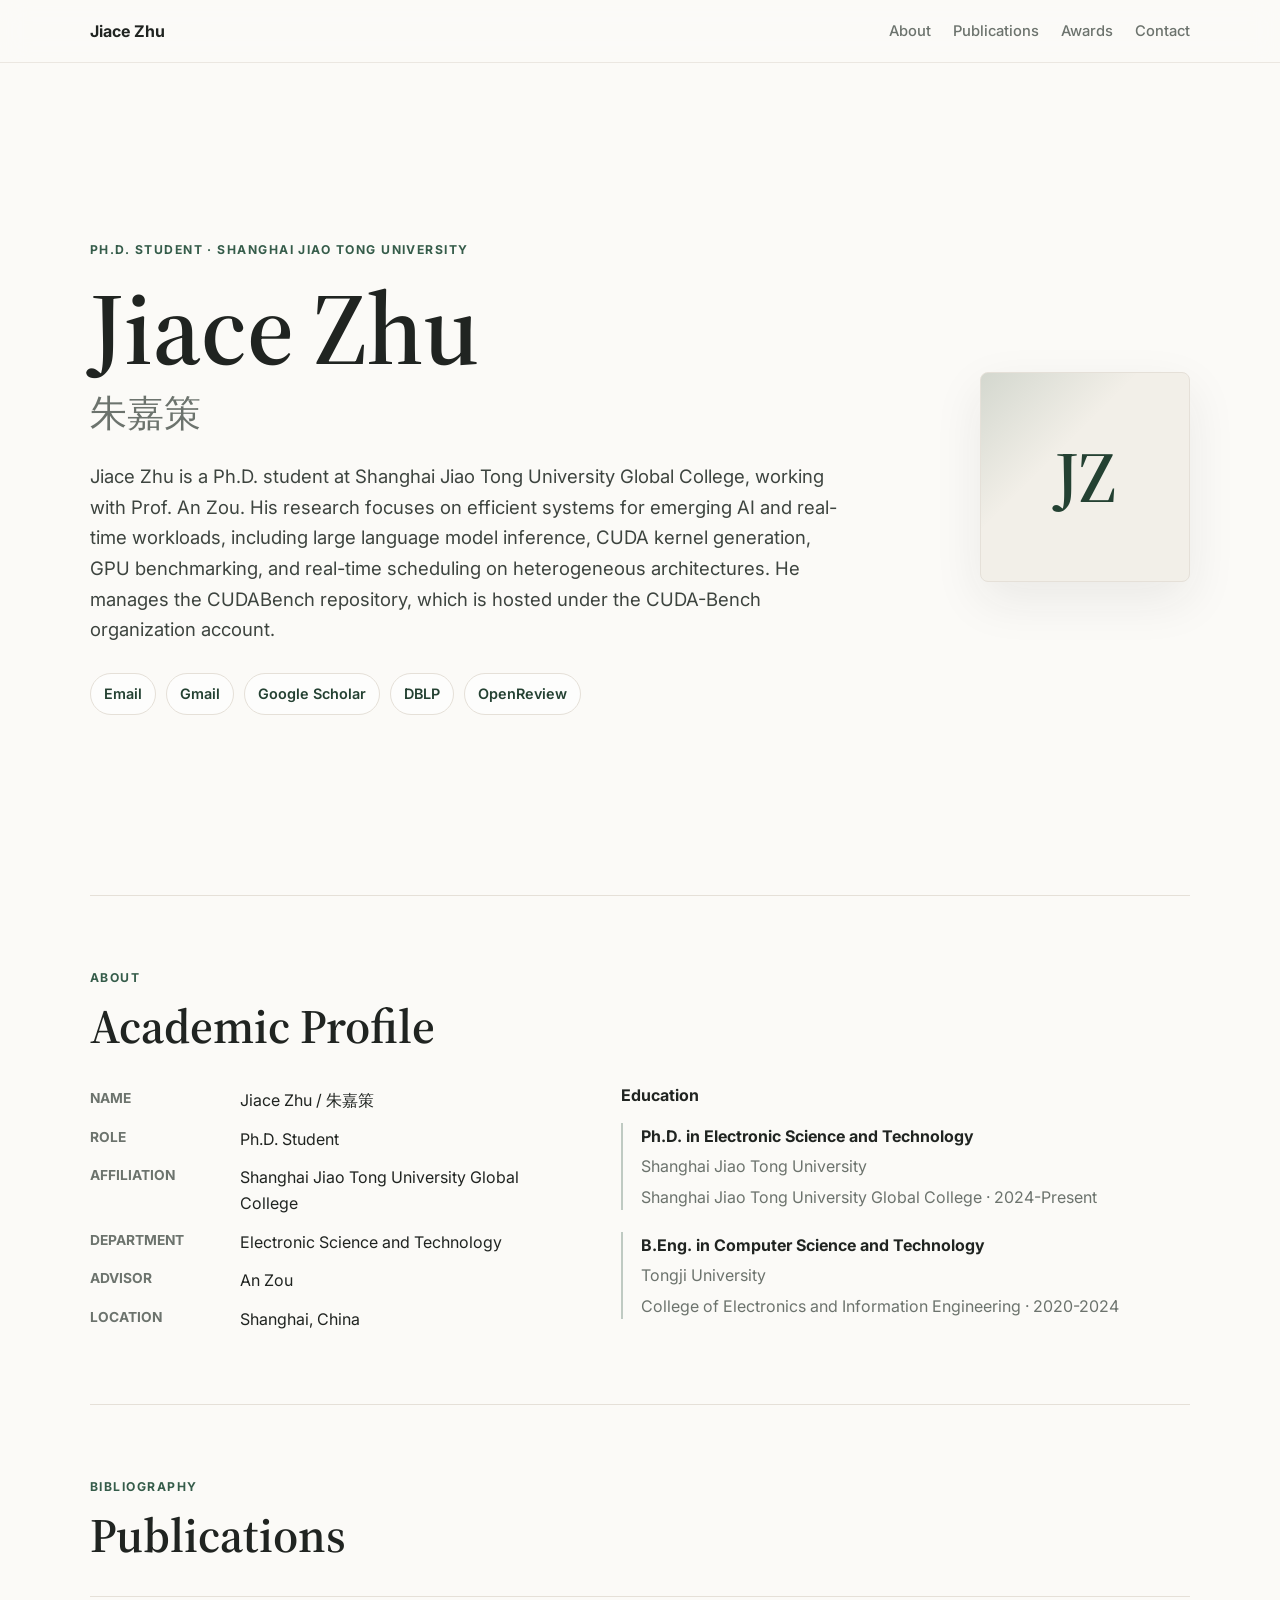
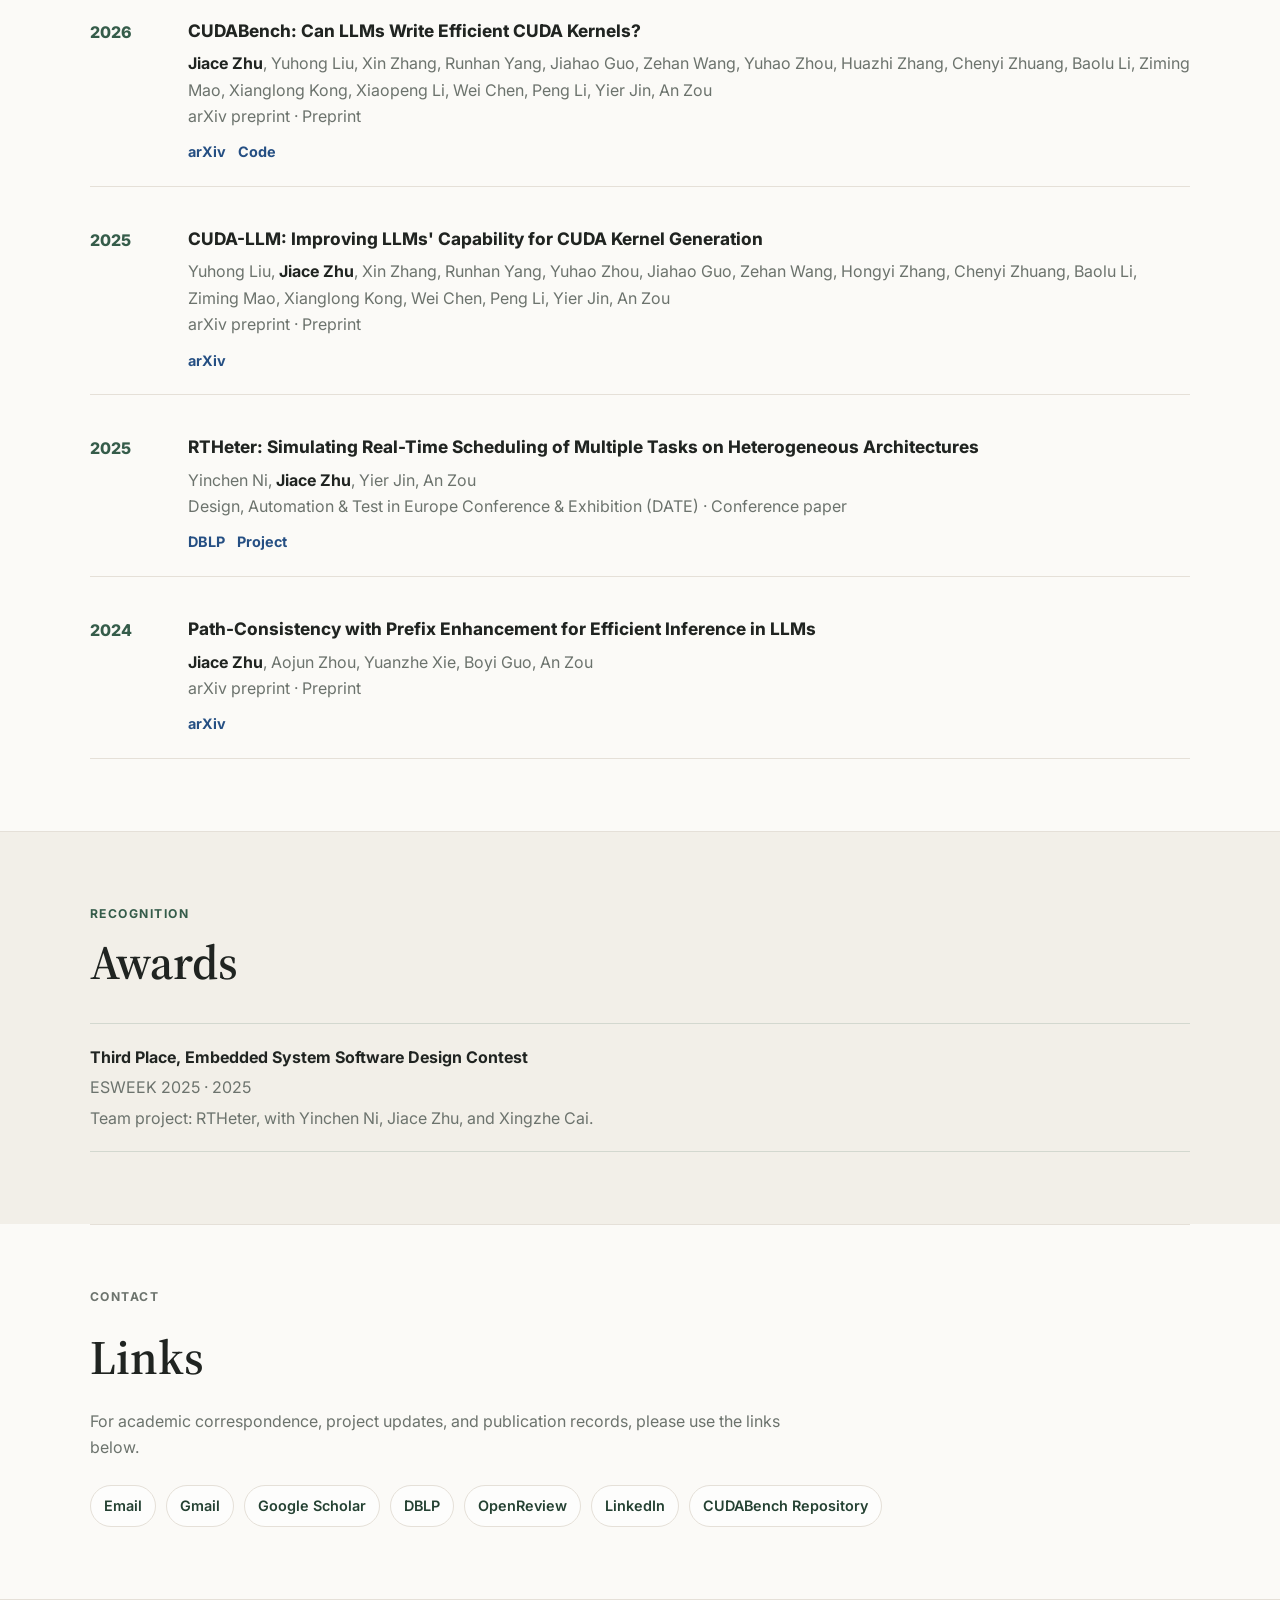
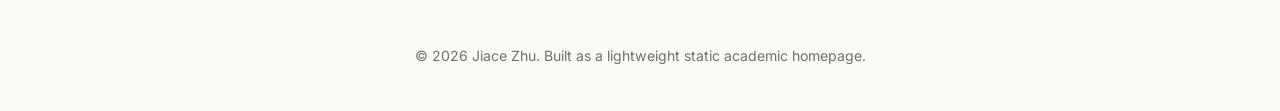
==== commit df7c611d: "polish" ====
--- a/index.html
+++ b/index.html
@@ -15,8 +15,8 @@
       <a class="wordmark" href="#top">Jiace Zhu</a>
       <nav class="nav-links">
         <a href="#about">About</a>
-        <a href="#research">Research</a>
         <a href="#publications">Publications</a>
+        <a href="#awards">Awards</a>
         <a href="#contact">Contact</a>
       </nav>
     </header>
@@ -50,34 +50,18 @@
         </div>
       </section>
 
-      <section class="section section-pad muted-band" id="research" aria-labelledby="research-title">
-        <div class="section-heading">
-          <p class="eyebrow">Research</p>
-          <h2 id="research-title">Interests</h2>
-        </div>
-        <ul class="interest-grid" id="research-interests"></ul>
-      </section>
-
-      <section class="section section-pad" id="selected-publications" aria-labelledby="selected-title">
-        <div class="section-heading">
-          <p class="eyebrow">Selected Work</p>
-          <h2 id="selected-title">Selected Publications</h2>
-        </div>
-        <div class="publication-list compact" id="selected-list"></div>
-      </section>
-
       <section class="section section-pad" id="publications" aria-labelledby="publications-title">
         <div class="section-heading">
           <p class="eyebrow">Bibliography</p>
-          <h2 id="publications-title">Full Publications</h2>
+          <h2 id="publications-title">Publications</h2>
         </div>
         <div class="publication-list" id="publication-list"></div>
       </section>
 
-      <section class="section section-pad muted-band" id="honors" aria-labelledby="honors-title">
+      <section class="section section-pad muted-band" id="awards" aria-labelledby="awards-title">
         <div class="section-heading">
           <p class="eyebrow">Recognition</p>
-          <h2 id="honors-title">Honors & Awards</h2>
+          <h2 id="awards-title">Awards</h2>
         </div>
         <div class="honor-list" id="honor-list"></div>
       </section>
@@ -87,7 +71,7 @@
           <p class="eyebrow">Contact</p>
           <h2 id="contact-title">Links</h2>
         </div>
-        <p>For the most current academic records and project updates, please use the verified public profiles below.</p>
+        <p>For academic correspondence, project updates, and publication records, please use the links below.</p>
         <div class="link-row large" id="contact-links" aria-label="Contact and profile links"></div>
       </section>
     </main>
--- a/assets/css/styles.css
+++ b/assets/css/styles.css
@@ -257,24 +257,6 @@
   color: var(--muted);
 }
 
-.interest-grid {
-  display: grid;
-  grid-template-columns: repeat(4, minmax(0, 1fr));
-  gap: 14px;
-  padding: 0;
-  margin: 0;
-  list-style: none;
-}
-
-.interest-grid li {
-  min-height: 108px;
-  padding: 18px;
-  border: 1px solid rgba(53, 92, 74, 0.14);
-  border-radius: 8px;
-  background: rgba(255, 255, 255, 0.54);
-  font-weight: 650;
-}
-
 .publication-list {
   display: grid;
   gap: 18px;
@@ -411,8 +393,7 @@
     font-size: 3.2rem;
   }
 
-  .two-column,
-  .interest-grid {
+  .two-column {
     grid-template-columns: 1fr;
   }
 
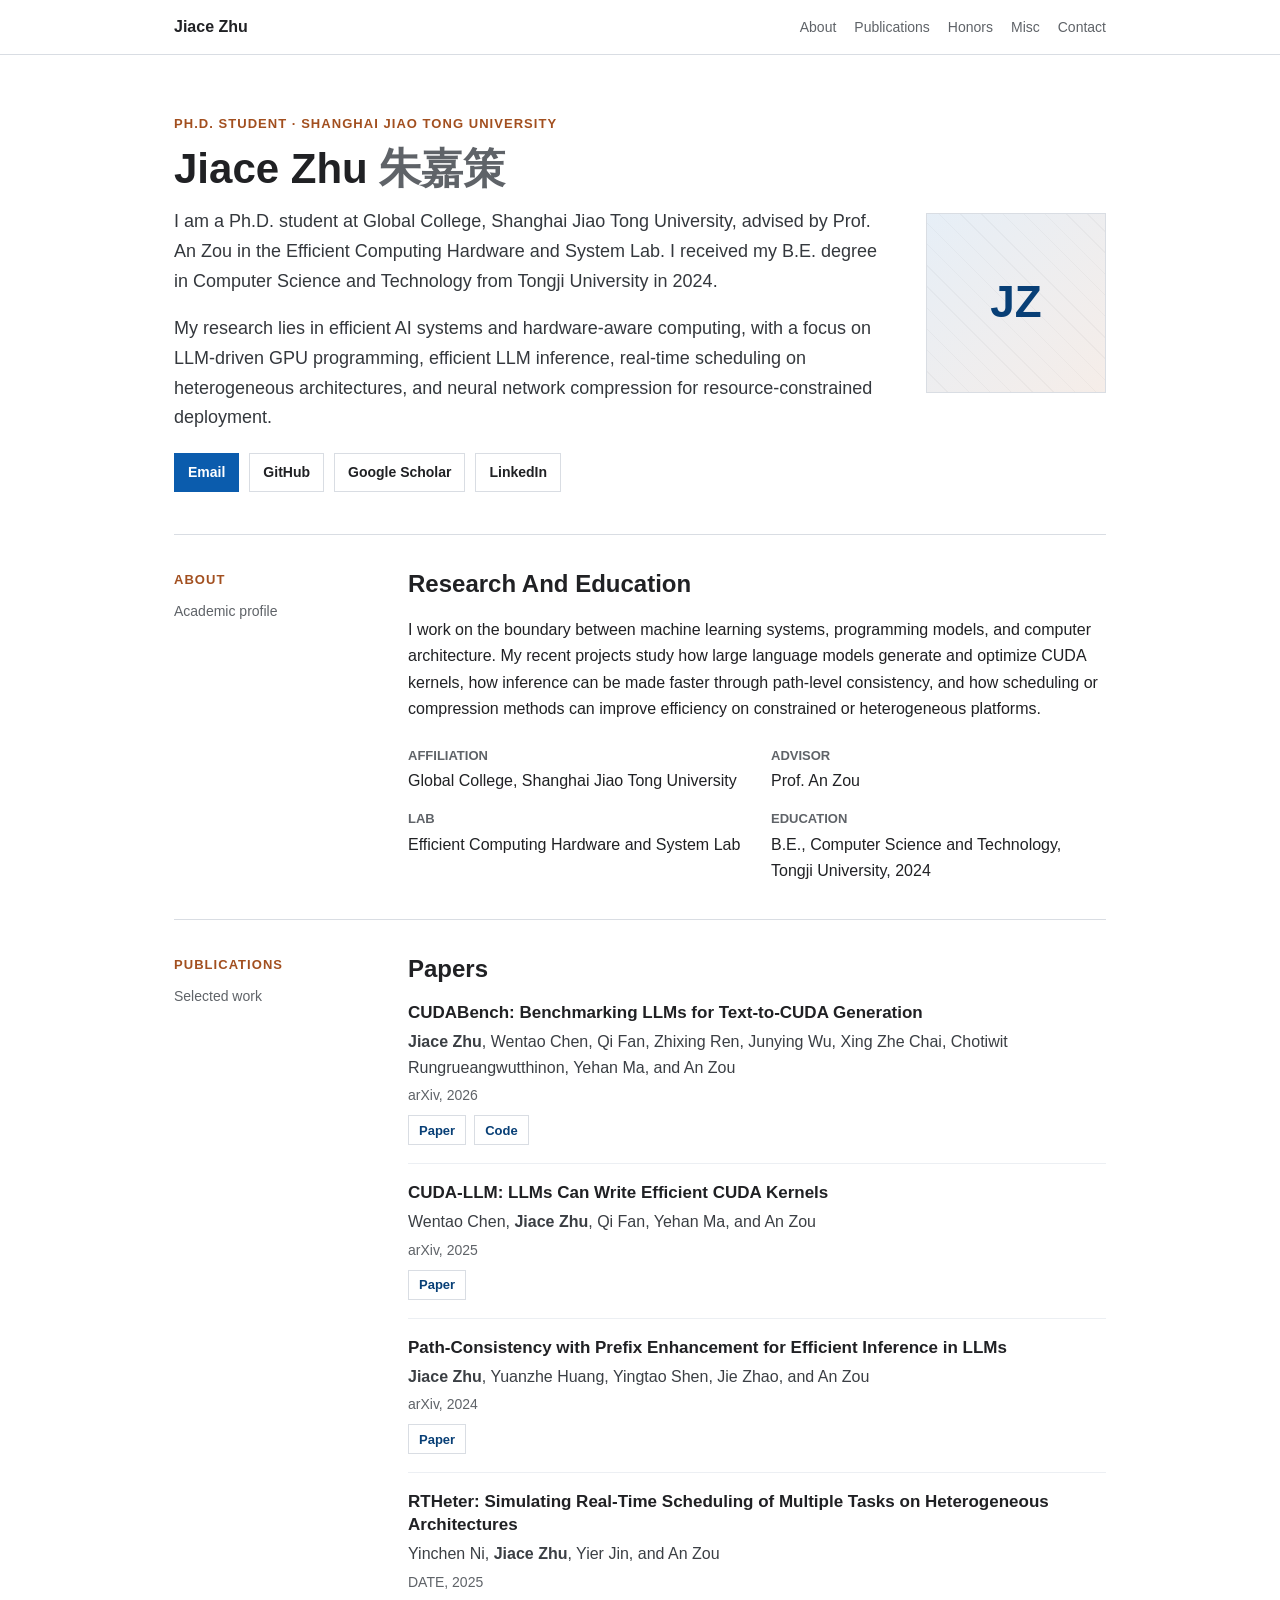
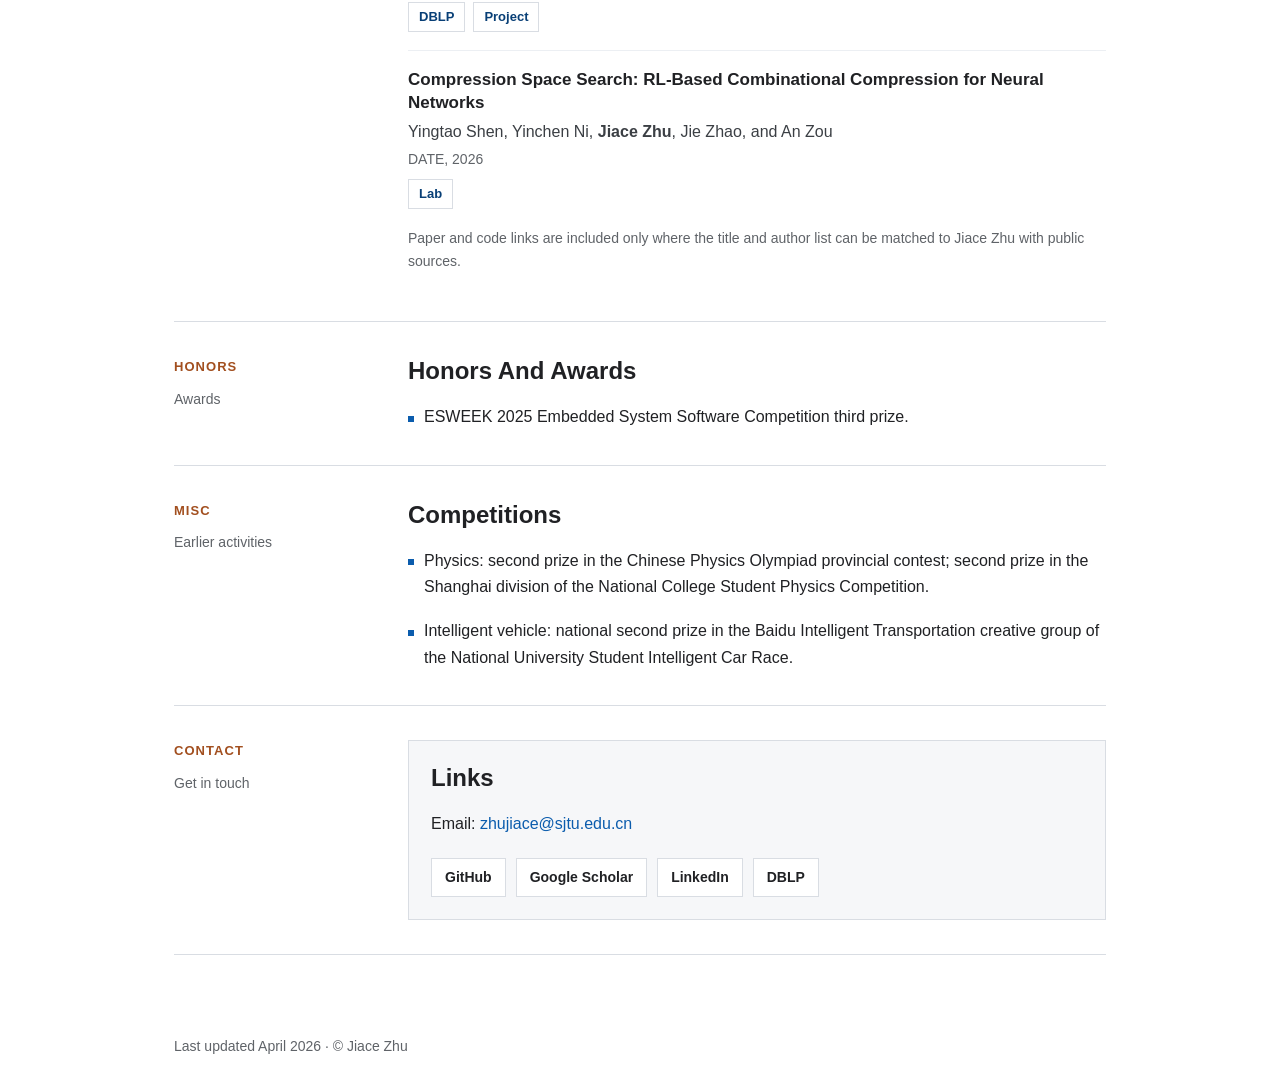
==== commit 420f3cba: "new" ====
--- a/index.html
+++ b/index.html
@@ -3,83 +3,532 @@
   <head>
     <meta charset="utf-8">
     <meta name="viewport" content="width=device-width, initial-scale=1">
-    <meta name="description" content="Academic homepage of Jiace Zhu, Ph.D. student at Shanghai Jiao Tong University Global College.">
-    <title>Jiace Zhu</title>
-    <link rel="preconnect" href="https://fonts.googleapis.com">
-    <link rel="preconnect" href="https://fonts.gstatic.com" crossorigin>
-    <link href="https://fonts.googleapis.com/css2?family=Inter:wght@400;500;600;700&family=Source+Serif+4:opsz,wght@8..60,500;8..60,600&display=swap" rel="stylesheet">
-    <link rel="stylesheet" href="assets/css/styles.css">
+    <meta name="description" content="Academic homepage of Jiace Zhu, Ph.D. student at Shanghai Jiao Tong University.">
+    <title>Jiace Zhu | Academic Homepage</title>
+    <style>
+      :root {
+        color-scheme: light;
+        --ink: #202124;
+        --muted: #5f6368;
+        --line: #d9dde3;
+        --soft: #f6f7f9;
+        --paper: #ffffff;
+        --accent: #0b5cad;
+        --accent-dark: #083f76;
+        --warm: #a24f1f;
+        --max: 980px;
+      }
+
+      * {
+        box-sizing: border-box;
+      }
+
+      body {
+        margin: 0;
+        color: var(--ink);
+        background: var(--paper);
+        font-family: -apple-system, BlinkMacSystemFont, "Segoe UI", Arial, "Noto Sans", sans-serif;
+        font-size: 16px;
+        line-height: 1.65;
+      }
+
+      a {
+        color: var(--accent);
+        text-decoration: none;
+      }
+
+      a:hover {
+        color: var(--accent-dark);
+        text-decoration: underline;
+      }
+
+      .site-header {
+        position: sticky;
+        top: 0;
+        z-index: 10;
+        border-bottom: 1px solid var(--line);
+        background: rgba(255, 255, 255, 0.94);
+        backdrop-filter: blur(12px);
+      }
+
+      .nav {
+        display: flex;
+        align-items: center;
+        justify-content: space-between;
+        gap: 24px;
+        max-width: var(--max);
+        margin: 0 auto;
+        padding: 14px 24px;
+      }
+
+      .brand {
+        color: var(--ink);
+        font-weight: 700;
+        letter-spacing: 0;
+      }
+
+      .nav-links {
+        display: flex;
+        flex-wrap: wrap;
+        gap: 18px;
+        font-size: 14px;
+      }
+
+      .nav-links a {
+        color: var(--muted);
+      }
+
+      main {
+        max-width: var(--max);
+        margin: 0 auto;
+        padding: 0 24px 56px;
+      }
+
+      .hero {
+        display: grid;
+        grid-template-columns: minmax(0, 1fr) 180px;
+        gap: 44px;
+        align-items: center;
+        padding: 58px 0 42px;
+        border-bottom: 1px solid var(--line);
+      }
+
+      .eyebrow {
+        margin: 0 0 10px;
+        color: var(--warm);
+        font-size: 13px;
+        font-weight: 700;
+        letter-spacing: 0.08em;
+        text-transform: uppercase;
+      }
+
+      h1,
+      h2,
+      h3,
+      p {
+        margin-top: 0;
+      }
+
+      h1 {
+        margin-bottom: 14px;
+        font-size: 42px;
+        line-height: 1.15;
+        letter-spacing: 0;
+      }
+
+      h1 span {
+        color: var(--muted);
+        font-weight: 600;
+      }
+
+      h2 {
+        margin-bottom: 18px;
+        font-size: 24px;
+        line-height: 1.25;
+      }
+
+      h3 {
+        margin-bottom: 8px;
+        font-size: 17px;
+      }
+
+      .lead {
+        max-width: 760px;
+        color: #34383d;
+        font-size: 18px;
+      }
+
+      .portrait {
+        display: grid;
+        width: 180px;
+        aspect-ratio: 1;
+        place-items: center;
+        border: 1px solid var(--line);
+        background:
+          linear-gradient(135deg, rgba(11, 92, 173, 0.10), rgba(162, 79, 31, 0.10)),
+          repeating-linear-gradient(45deg, transparent 0 14px, rgba(32, 33, 36, 0.035) 14px 15px);
+      }
+
+      .portrait span {
+        color: var(--accent-dark);
+        font-size: 44px;
+        font-weight: 800;
+      }
+
+      .links {
+        display: flex;
+        flex-wrap: wrap;
+        gap: 10px;
+        margin-top: 20px;
+      }
+
+      .button {
+        display: inline-flex;
+        align-items: center;
+        justify-content: center;
+        min-height: 36px;
+        padding: 7px 13px;
+        border: 1px solid var(--line);
+        color: var(--ink);
+        background: var(--paper);
+        font-size: 14px;
+        font-weight: 600;
+      }
+
+      .button.primary {
+        border-color: var(--accent);
+        color: #fff;
+        background: var(--accent);
+      }
+
+      .button:hover {
+        text-decoration: none;
+        border-color: var(--accent);
+      }
+
+      section {
+        padding: 34px 0;
+        border-bottom: 1px solid var(--line);
+      }
+
+      .section-grid {
+        display: grid;
+        grid-template-columns: 200px minmax(0, 1fr);
+        gap: 34px;
+      }
+
+      .section-kicker {
+        color: var(--muted);
+        font-size: 14px;
+      }
+
+      .facts {
+        display: grid;
+        grid-template-columns: repeat(2, minmax(0, 1fr));
+        gap: 14px 28px;
+        margin: 22px 0 0;
+      }
+
+      .fact dt {
+        color: var(--muted);
+        font-size: 13px;
+        font-weight: 700;
+        text-transform: uppercase;
+      }
+
+      .fact dd {
+        margin: 2px 0 0;
+      }
+
+      .pub-list,
+      .plain-list {
+        display: grid;
+        gap: 18px;
+        margin: 0;
+        padding: 0;
+        list-style: none;
+      }
+
+      .publication {
+        padding-bottom: 18px;
+        border-bottom: 1px solid #eceff3;
+      }
+
+      .publication:last-child {
+        padding-bottom: 0;
+        border-bottom: 0;
+      }
+
+      .pub-title {
+        margin-bottom: 4px;
+        font-size: 17px;
+        font-weight: 700;
+        line-height: 1.35;
+      }
+
+      .authors {
+        margin-bottom: 3px;
+        color: #3b3f44;
+      }
+
+      .authors strong {
+        font-weight: 800;
+      }
+
+      .venue {
+        margin-bottom: 8px;
+        color: var(--muted);
+        font-size: 14px;
+      }
+
+      .pub-links {
+        display: flex;
+        flex-wrap: wrap;
+        gap: 8px;
+      }
+
+      .pub-links a {
+        display: inline-flex;
+        min-height: 30px;
+        align-items: center;
+        border: 1px solid var(--line);
+        padding: 3px 10px;
+        color: var(--accent-dark);
+        font-size: 13px;
+        font-weight: 700;
+      }
+
+      .pub-links a:hover {
+        border-color: var(--accent);
+        text-decoration: none;
+      }
+
+      .note {
+        margin-top: 18px;
+        color: var(--muted);
+        font-size: 14px;
+      }
+
+      .plain-list li {
+        position: relative;
+        padding-left: 16px;
+      }
+
+      .plain-list li::before {
+        position: absolute;
+        left: 0;
+        color: var(--accent);
+        content: "";
+        width: 6px;
+        height: 6px;
+        top: 0.72em;
+        background: var(--accent);
+      }
+
+      .contact-box {
+        padding: 22px;
+        border: 1px solid var(--line);
+        background: var(--soft);
+      }
+
+      .site-footer {
+        max-width: var(--max);
+        margin: 0 auto;
+        padding: 24px;
+        color: var(--muted);
+        font-size: 14px;
+      }
+
+      @media (max-width: 760px) {
+        .nav {
+          align-items: flex-start;
+          flex-direction: column;
+          gap: 8px;
+        }
+
+        .hero,
+        .section-grid,
+        .facts {
+          grid-template-columns: 1fr;
+        }
+
+        .hero {
+          gap: 26px;
+          padding-top: 36px;
+        }
+
+        h1 {
+          font-size: 34px;
+        }
+
+        .portrait {
+          width: 142px;
+        }
+      }
+    </style>
   </head>
   <body>
-    <header class="site-header" aria-label="Primary navigation">
-      <a class="wordmark" href="#top">Jiace Zhu</a>
-      <nav class="nav-links">
-        <a href="#about">About</a>
-        <a href="#publications">Publications</a>
-        <a href="#awards">Awards</a>
-        <a href="#contact">Contact</a>
-      </nav>
+    <header class="site-header">
+      <div class="nav">
+        <a class="brand" href="#top">Jiace Zhu</a>
+        <nav class="nav-links" aria-label="Primary navigation">
+          <a href="#about">About</a>
+          <a href="#publications">Publications</a>
+          <a href="#honors">Honors</a>
+          <a href="#misc">Misc</a>
+          <a href="#contact">Contact</a>
+        </nav>
+      </div>
     </header>
 
     <main id="top">
-      <section class="hero section-pad" aria-labelledby="hero-title">
-        <div class="hero-copy">
-          <p class="eyebrow">Ph.D. Student &middot; Shanghai Jiao Tong University</p>
-          <h1 id="hero-title">Jiace Zhu <span lang="zh-Hans">&#x6731;&#x5609;&#x7b56;</span></h1>
-          <p class="lead" id="profile-bio">Loading verified profile...</p>
-          <div class="link-row" id="profile-links" aria-label="Profile links"></div>
+      <section class="hero" aria-labelledby="page-title">
+        <div>
+          <p class="eyebrow">Ph.D. Student · Shanghai Jiao Tong University</p>
+          <h1 id="page-title">Jiace Zhu <span lang="zh-Hans">朱嘉策</span></h1>
+          <p class="lead">
+            I am a Ph.D. student at Global College, Shanghai Jiao Tong University, advised by Prof. An Zou in the Efficient Computing Hardware and System Lab. I received my B.E. degree in Computer Science and Technology from Tongji University in 2024.
+          </p>
+          <p class="lead">
+            My research lies in efficient AI systems and hardware-aware computing, with a focus on LLM-driven GPU programming, efficient LLM inference, real-time scheduling on heterogeneous architectures, and neural network compression for resource-constrained deployment.
+          </p>
+          <div class="links" aria-label="Profile links">
+            <a class="button primary" href="mailto:zhujiace@sjtu.edu.cn">Email</a>
+            <a class="button" href="https://github.com/zhujiace/">GitHub</a>
+            <a class="button" href="https://scholar.google.com/citations?user=91nlQ9kAAAAJ">Google Scholar</a>
+            <a class="button" href="https://www.linkedin.com/in/jiace-zhu-371545320/">LinkedIn</a>
+          </div>
         </div>
         <div class="portrait" aria-hidden="true">
           <span>JZ</span>
         </div>
       </section>
 
-      <section class="section section-pad" id="about" aria-labelledby="about-title">
-        <div class="section-heading">
-          <p class="eyebrow">About</p>
-          <h2 id="about-title">Academic Profile</h2>
-        </div>
-        <div class="two-column">
-          <div>
-            <dl class="profile-facts" id="profile-facts"></dl>
-          </div>
-          <div>
-            <h3>Education</h3>
-            <div class="timeline" id="education-list"></div>
+      <section id="about" aria-labelledby="about-title">
+        <div class="section-grid">
+          <div>
+            <p class="eyebrow">About</p>
+            <p class="section-kicker">Academic profile</p>
+          </div>
+          <div>
+            <h2 id="about-title">Research And Education</h2>
+            <p>
+              I work on the boundary between machine learning systems, programming models, and computer architecture. My recent projects study how large language models generate and optimize CUDA kernels, how inference can be made faster through path-level consistency, and how scheduling or compression methods can improve efficiency on constrained or heterogeneous platforms.
+            </p>
+            <dl class="facts">
+              <div class="fact">
+                <dt>Affiliation</dt>
+                <dd>Global College, Shanghai Jiao Tong University</dd>
+              </div>
+              <div class="fact">
+                <dt>Advisor</dt>
+                <dd>Prof. An Zou</dd>
+              </div>
+              <div class="fact">
+                <dt>Lab</dt>
+                <dd>Efficient Computing Hardware and System Lab</dd>
+              </div>
+              <div class="fact">
+                <dt>Education</dt>
+                <dd>B.E., Computer Science and Technology, Tongji University, 2024</dd>
+              </div>
+            </dl>
           </div>
         </div>
       </section>
 
-      <section class="section section-pad" id="publications" aria-labelledby="publications-title">
-        <div class="section-heading">
-          <p class="eyebrow">Bibliography</p>
-          <h2 id="publications-title">Publications</h2>
-        </div>
-        <div class="publication-list" id="publication-list"></div>
+      <section id="publications" aria-labelledby="publications-title">
+        <div class="section-grid">
+          <div>
+            <p class="eyebrow">Publications</p>
+            <p class="section-kicker">Selected work</p>
+          </div>
+          <div>
+            <h2 id="publications-title">Papers</h2>
+            <ul class="pub-list">
+              <li class="publication">
+                <div class="pub-title">CUDABench: Benchmarking LLMs for Text-to-CUDA Generation</div>
+                <div class="authors"><strong>Jiace Zhu</strong>, Wentao Chen, Qi Fan, Zhixing Ren, Junying Wu, Xing Zhe Chai, Chotiwit Rungrueangwutthinon, Yehan Ma, and An Zou</div>
+                <div class="venue">arXiv, 2026</div>
+                <div class="pub-links">
+                  <a href="https://arxiv.org/abs/2603.02236">Paper</a>
+                  <a href="https://github.com/CUDA-Bench/CUDABench">Code</a>
+                </div>
+              </li>
+              <li class="publication">
+                <div class="pub-title">CUDA-LLM: LLMs Can Write Efficient CUDA Kernels</div>
+                <div class="authors">Wentao Chen, <strong>Jiace Zhu</strong>, Qi Fan, Yehan Ma, and An Zou</div>
+                <div class="venue">arXiv, 2025</div>
+                <div class="pub-links">
+                  <a href="https://arxiv.org/abs/2506.09092">Paper</a>
+                </div>
+              </li>
+              <li class="publication">
+                <div class="pub-title">Path-Consistency with Prefix Enhancement for Efficient Inference in LLMs</div>
+                <div class="authors"><strong>Jiace Zhu</strong>, Yuanzhe Huang, Yingtao Shen, Jie Zhao, and An Zou</div>
+                <div class="venue">arXiv, 2024</div>
+                <div class="pub-links">
+                  <a href="https://arxiv.org/abs/2409.01281">Paper</a>
+                </div>
+              </li>
+              <li class="publication">
+                <div class="pub-title">RTHeter: Simulating Real-Time Scheduling of Multiple Tasks on Heterogeneous Architectures</div>
+                <div class="authors">Yinchen Ni, <strong>Jiace Zhu</strong>, Yier Jin, and An Zou</div>
+                <div class="venue">DATE, 2025</div>
+                <div class="pub-links">
+                  <a href="https://dblp.org/rec/conf/date/NiZJZ25">DBLP</a>
+                  <a href="https://sites.gc.sjtu.edu.cn/zouan/research/real-time-computing-on-gpu-fpga-heterogeneous-architectures/real-time-computing-on-gpu-fpga-heterogeneous-architectures-demos/">Project</a>
+                </div>
+              </li>
+              <li class="publication">
+                <div class="pub-title">Compression Space Search: RL-Based Combinational Compression for Neural Networks</div>
+                <div class="authors">Yingtao Shen, Yinchen Ni, <strong>Jiace Zhu</strong>, Jie Zhao, and An Zou</div>
+                <div class="venue">DATE, 2026</div>
+                <div class="pub-links">
+                  <a href="https://sites.gc.sjtu.edu.cn/zouan/research/embedded-ai-systems/embedded-ai-system-papers/">Lab</a>
+                </div>
+              </li>
+            </ul>
+            <p class="note">
+              Paper and code links are included only where the title and author list can be matched to Jiace Zhu with public sources.
+            </p>
+          </div>
+        </div>
       </section>
 
-      <section class="section section-pad muted-band" id="awards" aria-labelledby="awards-title">
-        <div class="section-heading">
-          <p class="eyebrow">Recognition</p>
-          <h2 id="awards-title">Awards</h2>
-        </div>
-        <div class="honor-list" id="honor-list"></div>
+      <section id="honors" aria-labelledby="honors-title">
+        <div class="section-grid">
+          <div>
+            <p class="eyebrow">Honors</p>
+            <p class="section-kicker">Awards</p>
+          </div>
+          <div>
+            <h2 id="honors-title">Honors And Awards</h2>
+            <ul class="plain-list">
+              <li>ESWEEK 2025 Embedded System Software Competition third prize.</li>
+            </ul>
+          </div>
+        </div>
       </section>
 
-      <section class="section section-pad contact" id="contact" aria-labelledby="contact-title">
-        <div class="section-heading">
-          <p class="eyebrow">Contact</p>
-          <h2 id="contact-title">Links</h2>
-        </div>
-        <p>For academic correspondence, project updates, and publication records, please use the links below.</p>
-        <div class="link-row large" id="contact-links" aria-label="Contact and profile links"></div>
+      <section id="misc" aria-labelledby="misc-title">
+        <div class="section-grid">
+          <div>
+            <p class="eyebrow">Misc</p>
+            <p class="section-kicker">Earlier activities</p>
+          </div>
+          <div>
+            <h2 id="misc-title">Competitions</h2>
+            <ul class="plain-list">
+              <li>Physics: second prize in the Chinese Physics Olympiad provincial contest; second prize in the Shanghai division of the National College Student Physics Competition.</li>
+              <li>Intelligent vehicle: national second prize in the Baidu Intelligent Transportation creative group of the National University Student Intelligent Car Race.</li>
+            </ul>
+          </div>
+        </div>
+      </section>
+
+      <section id="contact" aria-labelledby="contact-title">
+        <div class="section-grid">
+          <div>
+            <p class="eyebrow">Contact</p>
+            <p class="section-kicker">Get in touch</p>
+          </div>
+          <div class="contact-box">
+            <h2 id="contact-title">Links</h2>
+            <p>Email: <a href="mailto:zhujiace@sjtu.edu.cn">zhujiace@sjtu.edu.cn</a></p>
+            <div class="links">
+              <a class="button" href="https://github.com/zhujiace/">GitHub</a>
+              <a class="button" href="https://scholar.google.com/citations?user=91nlQ9kAAAAJ">Google Scholar</a>
+              <a class="button" href="https://www.linkedin.com/in/jiace-zhu-371545320/">LinkedIn</a>
+              <a class="button" href="https://dblp.org/pid/386/8010.html">DBLP</a>
+            </div>
+          </div>
+        </div>
       </section>
     </main>
 
     <footer class="site-footer">
-      <p>&copy; <span id="year"></span> Jiace Zhu. Built as a lightweight static academic homepage.</p>
+      Last updated April 2026 · © Jiace Zhu
     </footer>
-
-    <script src="assets/js/main.js"></script>
   </body>
 </html>
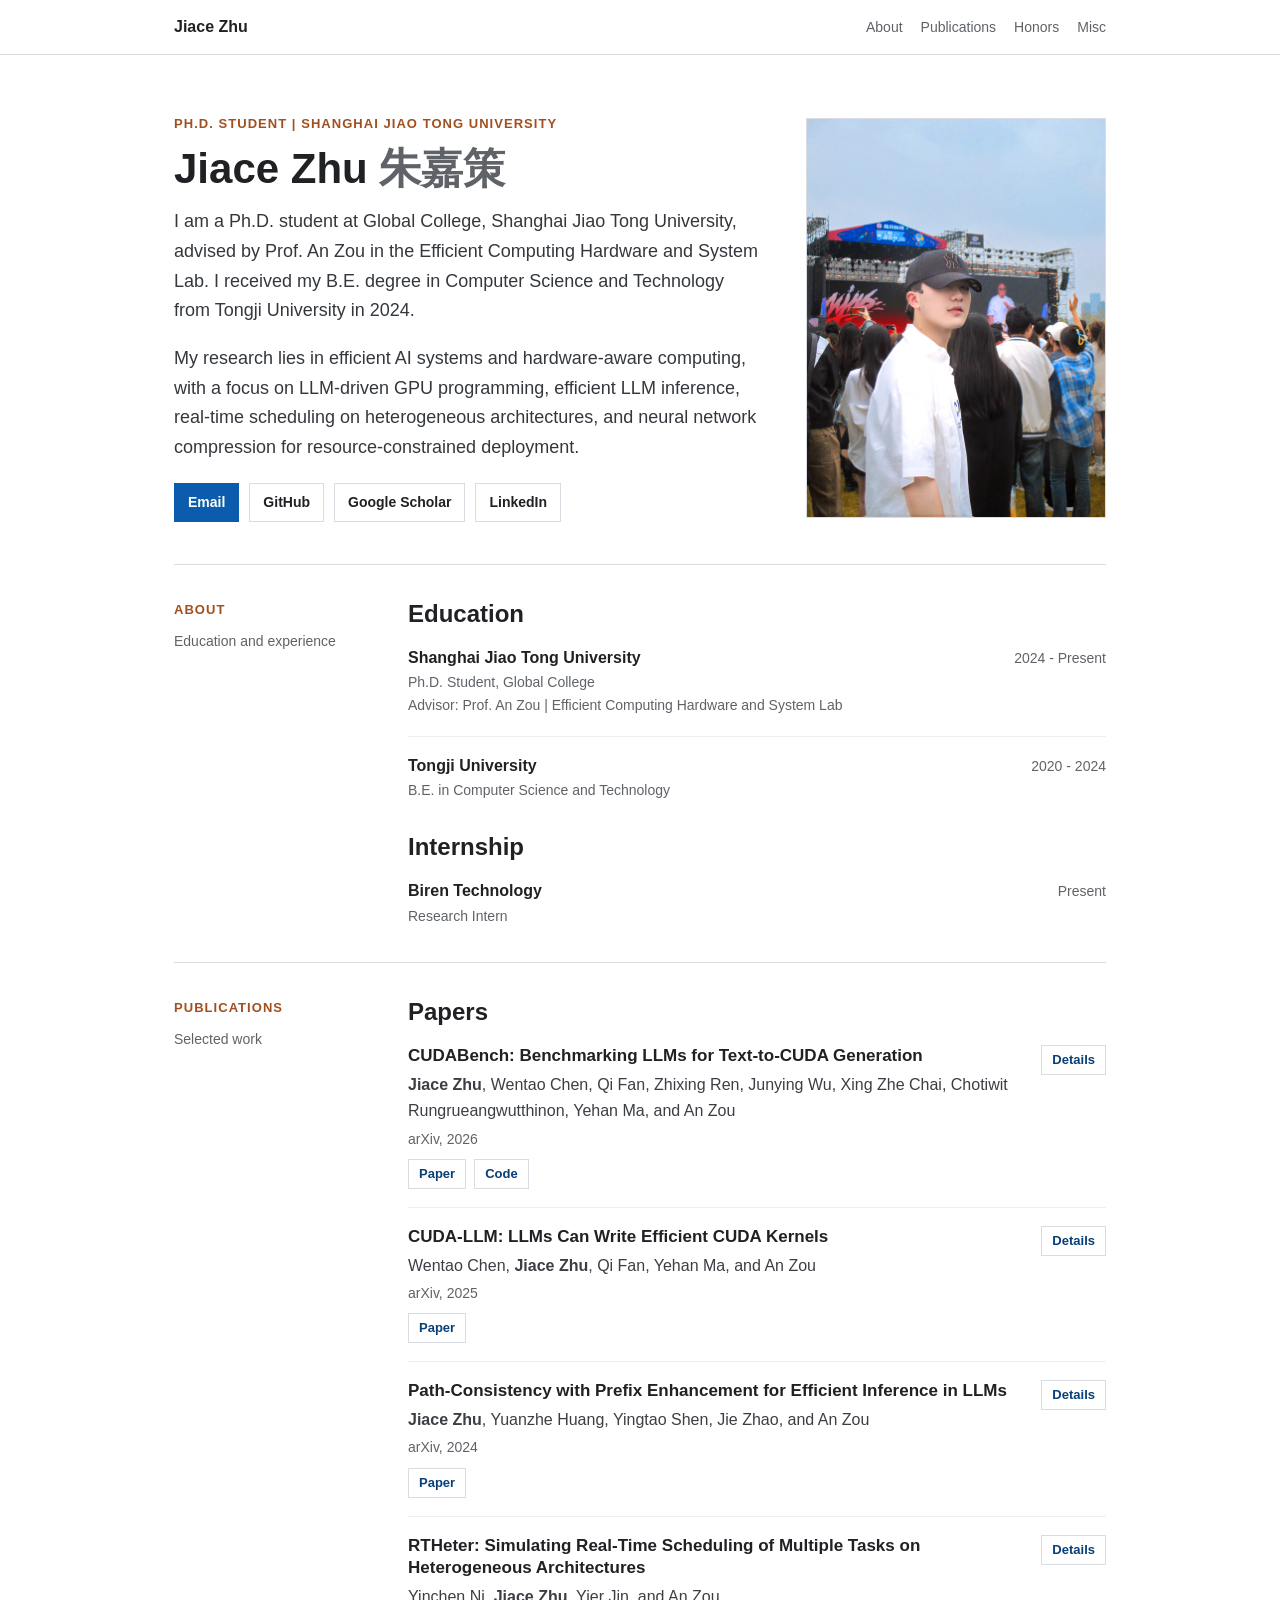
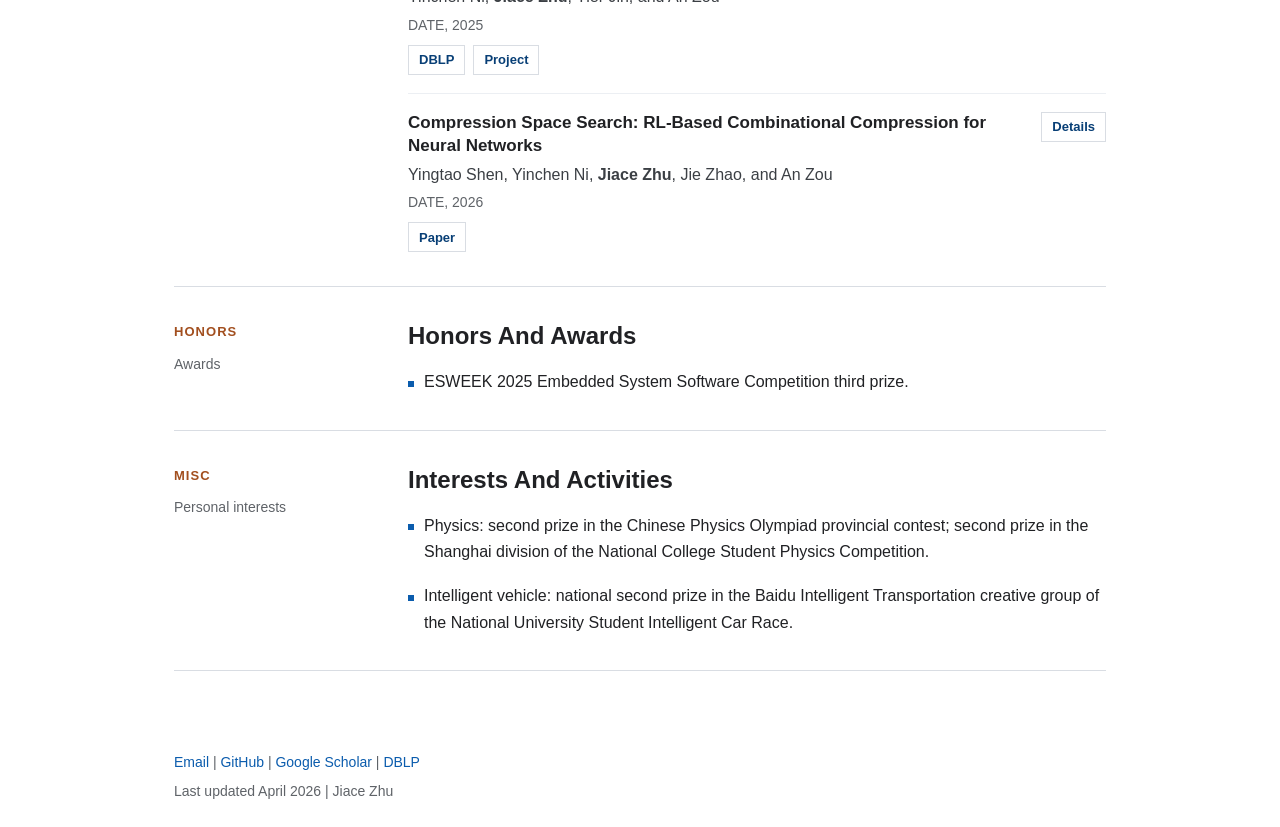
==== commit fe32955a: "data driven" ====
--- a/index.html
+++ b/index.html
@@ -19,9 +19,7 @@
         --max: 980px;
       }
 
-      * {
-        box-sizing: border-box;
-      }
+      * { box-sizing: border-box; }
 
       body {
         margin: 0;
@@ -32,15 +30,8 @@
         line-height: 1.65;
       }
 
-      a {
-        color: var(--accent);
-        text-decoration: none;
-      }
-
-      a:hover {
-        color: var(--accent-dark);
-        text-decoration: underline;
-      }
+      a { color: var(--accent); text-decoration: none; }
+      a:hover { color: var(--accent-dark); text-decoration: underline; }
 
       .site-header {
         position: sticky;
@@ -61,11 +52,7 @@
         padding: 14px 24px;
       }
 
-      .brand {
-        color: var(--ink);
-        font-weight: 700;
-        letter-spacing: 0;
-      }
+      .brand { color: var(--ink); font-weight: 700; letter-spacing: 0; }
 
       .nav-links {
         display: flex;
@@ -74,9 +61,7 @@
         font-size: 14px;
       }
 
-      .nav-links a {
-        color: var(--muted);
-      }
+      .nav-links a { color: var(--muted); }
 
       main {
         max-width: var(--max);
@@ -86,8 +71,8 @@
 
       .hero {
         display: grid;
-        grid-template-columns: minmax(0, 1fr) 180px;
-        gap: 44px;
+        grid-template-columns: minmax(0, 1fr) 300px;
+        gap: 48px;
         align-items: center;
         padding: 58px 0 42px;
         border-bottom: 1px solid var(--line);
@@ -102,35 +87,11 @@
         text-transform: uppercase;
       }
 
-      h1,
-      h2,
-      h3,
-      p {
-        margin-top: 0;
-      }
-
-      h1 {
-        margin-bottom: 14px;
-        font-size: 42px;
-        line-height: 1.15;
-        letter-spacing: 0;
-      }
-
-      h1 span {
-        color: var(--muted);
-        font-weight: 600;
-      }
-
-      h2 {
-        margin-bottom: 18px;
-        font-size: 24px;
-        line-height: 1.25;
-      }
-
-      h3 {
-        margin-bottom: 8px;
-        font-size: 17px;
-      }
+      h1, h2, h3, p { margin-top: 0; }
+      h1 { margin-bottom: 14px; font-size: 42px; line-height: 1.15; letter-spacing: 0; }
+      h1 span { color: var(--muted); font-weight: 600; }
+      h2 { margin-bottom: 18px; font-size: 24px; line-height: 1.25; }
+      h3 { margin-bottom: 8px; font-size: 17px; }
 
       .lead {
         max-width: 760px;
@@ -139,20 +100,13 @@
       }
 
       .portrait {
-        display: grid;
-        width: 180px;
-        aspect-ratio: 1;
-        place-items: center;
+        width: 300px;
+        max-width: 100%;
+        aspect-ratio: 3 / 4;
         border: 1px solid var(--line);
-        background:
-          linear-gradient(135deg, rgba(11, 92, 173, 0.10), rgba(162, 79, 31, 0.10)),
-          repeating-linear-gradient(45deg, transparent 0 14px, rgba(32, 33, 36, 0.035) 14px 15px);
-      }
-
-      .portrait span {
-        color: var(--accent-dark);
-        font-size: 44px;
-        font-weight: 800;
+        object-fit: contain;
+        object-position: center bottom;
+        background: var(--soft);
       }
 
       .links {
@@ -202,26 +156,7 @@
         font-size: 14px;
       }
 
-      .facts {
-        display: grid;
-        grid-template-columns: repeat(2, minmax(0, 1fr));
-        gap: 14px 28px;
-        margin: 22px 0 0;
-      }
-
-      .fact dt {
-        color: var(--muted);
-        font-size: 13px;
-        font-weight: 700;
-        text-transform: uppercase;
-      }
-
-      .fact dd {
-        margin: 2px 0 0;
-      }
-
-      .pub-list,
-      .plain-list {
+      .entry-list, .pub-list, .plain-list {
         display: grid;
         gap: 18px;
         margin: 0;
@@ -229,14 +164,33 @@
         list-style: none;
       }
 
+      .entry-list + h2 { margin-top: 30px; }
+
+      .entry {
+        display: grid;
+        grid-template-columns: minmax(0, 1fr) auto;
+        gap: 12px;
+        padding-bottom: 18px;
+        border-bottom: 1px solid #eceff3;
+      }
+
+      .entry:last-child { padding-bottom: 0; border-bottom: 0; }
+      .entry-title { margin: 0 0 3px; font-weight: 700; line-height: 1.35; }
+      .entry-meta { margin: 0; color: var(--muted); font-size: 14px; }
+      .entry-time { color: var(--muted); font-size: 14px; white-space: nowrap; }
+
       .publication {
         padding-bottom: 18px;
         border-bottom: 1px solid #eceff3;
       }
 
-      .publication:last-child {
-        padding-bottom: 0;
-        border-bottom: 0;
+      .publication:last-child { padding-bottom: 0; border-bottom: 0; }
+
+      .pub-row {
+        display: grid;
+        grid-template-columns: minmax(0, 1fr) auto;
+        gap: 14px;
+        align-items: start;
       }
 
       .pub-title {
@@ -246,20 +200,9 @@
         line-height: 1.35;
       }
 
-      .authors {
-        margin-bottom: 3px;
-        color: #3b3f44;
-      }
-
-      .authors strong {
-        font-weight: 800;
-      }
-
-      .venue {
-        margin-bottom: 8px;
-        color: var(--muted);
-        font-size: 14px;
-      }
+      .authors { margin-bottom: 3px; color: #3b3f44; }
+      .authors strong { font-weight: 800; }
+      .venue { margin-bottom: 8px; color: var(--muted); font-size: 14px; }
 
       .pub-links {
         display: flex;
@@ -283,10 +226,51 @@
         text-decoration: none;
       }
 
-      .note {
-        margin-top: 18px;
-        color: var(--muted);
-        font-size: 14px;
+      .paper-toggle {
+        min-height: 30px;
+        border: 1px solid var(--line);
+        padding: 3px 10px;
+        color: var(--accent-dark);
+        background: var(--paper);
+        font: inherit;
+        font-size: 13px;
+        font-weight: 700;
+        cursor: pointer;
+      }
+
+      .paper-toggle:hover,
+      .paper-toggle[aria-expanded="true"] {
+        border-color: var(--accent);
+      }
+
+      .paper-panel {
+        display: none;
+        grid-template-columns: 1fr;
+        gap: 18px;
+        margin-top: 14px;
+        padding: 16px;
+        border: 1px solid #eceff3;
+        background: var(--soft);
+      }
+
+      .paper-panel.is-open { display: grid; }
+      .paper-panel h3 { margin-bottom: 6px; font-size: 15px; }
+      .paper-panel p { margin-bottom: 10px; }
+      .paper-panel ul { margin: 0; padding-left: 18px; }
+
+      .figure-card { display: grid; gap: 10px; }
+
+      .paper-figure {
+        width: 100%;
+        height: 420px;
+        border: 1px solid var(--line);
+        object-fit: contain;
+        background: var(--paper);
+      }
+
+      img.paper-figure {
+        display: block;
+        padding: 8px;
       }
 
       .plain-list li {
@@ -297,18 +281,11 @@
       .plain-list li::before {
         position: absolute;
         left: 0;
-        color: var(--accent);
-        content: "";
+        top: 0.72em;
         width: 6px;
         height: 6px;
-        top: 0.72em;
         background: var(--accent);
-      }
-
-      .contact-box {
-        padding: 22px;
-        border: 1px solid var(--line);
-        background: var(--soft);
+        content: "";
       }
 
       .site-footer {
@@ -319,6 +296,9 @@
         font-size: 14px;
       }
 
+      .footer-links { margin: 0 0 6px; }
+      .footer-note { margin: 0; }
+
       @media (max-width: 760px) {
         .nav {
           align-items: flex-start;
@@ -328,7 +308,7 @@
 
         .hero,
         .section-grid,
-        .facts {
+        .paper-panel {
           grid-template-columns: 1fr;
         }
 
@@ -337,198 +317,201 @@
           padding-top: 36px;
         }
 
-        h1 {
-          font-size: 34px;
-        }
-
-        .portrait {
-          width: 142px;
-        }
+        h1 { font-size: 34px; }
+        .portrait { width: min(260px, 100%); }
+        .pub-row, .entry { grid-template-columns: 1fr; }
+        .paper-toggle { justify-self: start; }
+        .paper-figure { height: 280px; }
       }
     </style>
   </head>
   <body>
     <header class="site-header">
       <div class="nav">
-        <a class="brand" href="#top">Jiace Zhu</a>
-        <nav class="nav-links" aria-label="Primary navigation">
-          <a href="#about">About</a>
-          <a href="#publications">Publications</a>
-          <a href="#honors">Honors</a>
-          <a href="#misc">Misc</a>
-          <a href="#contact">Contact</a>
-        </nav>
+        <a class="brand" href="#top" id="brand"></a>
+        <nav class="nav-links" id="nav-links" aria-label="Primary navigation"></nav>
       </div>
     </header>
 
     <main id="top">
-      <section class="hero" aria-labelledby="page-title">
-        <div>
-          <p class="eyebrow">Ph.D. Student · Shanghai Jiao Tong University</p>
-          <h1 id="page-title">Jiace Zhu <span lang="zh-Hans">朱嘉策</span></h1>
-          <p class="lead">
-            I am a Ph.D. student at Global College, Shanghai Jiao Tong University, advised by Prof. An Zou in the Efficient Computing Hardware and System Lab. I received my B.E. degree in Computer Science and Technology from Tongji University in 2024.
-          </p>
-          <p class="lead">
-            My research lies in efficient AI systems and hardware-aware computing, with a focus on LLM-driven GPU programming, efficient LLM inference, real-time scheduling on heterogeneous architectures, and neural network compression for resource-constrained deployment.
-          </p>
-          <div class="links" aria-label="Profile links">
-            <a class="button primary" href="mailto:zhujiace@sjtu.edu.cn">Email</a>
-            <a class="button" href="https://github.com/zhujiace/">GitHub</a>
-            <a class="button" href="https://scholar.google.com/citations?user=91nlQ9kAAAAJ">Google Scholar</a>
-            <a class="button" href="https://www.linkedin.com/in/jiace-zhu-371545320/">LinkedIn</a>
-          </div>
-        </div>
-        <div class="portrait" aria-hidden="true">
-          <span>JZ</span>
-        </div>
-      </section>
-
-      <section id="about" aria-labelledby="about-title">
-        <div class="section-grid">
-          <div>
-            <p class="eyebrow">About</p>
-            <p class="section-kicker">Academic profile</p>
-          </div>
-          <div>
-            <h2 id="about-title">Research And Education</h2>
-            <p>
-              I work on the boundary between machine learning systems, programming models, and computer architecture. My recent projects study how large language models generate and optimize CUDA kernels, how inference can be made faster through path-level consistency, and how scheduling or compression methods can improve efficiency on constrained or heterogeneous platforms.
-            </p>
-            <dl class="facts">
-              <div class="fact">
-                <dt>Affiliation</dt>
-                <dd>Global College, Shanghai Jiao Tong University</dd>
-              </div>
-              <div class="fact">
-                <dt>Advisor</dt>
-                <dd>Prof. An Zou</dd>
-              </div>
-              <div class="fact">
-                <dt>Lab</dt>
-                <dd>Efficient Computing Hardware and System Lab</dd>
-              </div>
-              <div class="fact">
-                <dt>Education</dt>
-                <dd>B.E., Computer Science and Technology, Tongji University, 2024</dd>
-              </div>
-            </dl>
-          </div>
-        </div>
-      </section>
-
-      <section id="publications" aria-labelledby="publications-title">
-        <div class="section-grid">
-          <div>
-            <p class="eyebrow">Publications</p>
-            <p class="section-kicker">Selected work</p>
-          </div>
-          <div>
-            <h2 id="publications-title">Papers</h2>
-            <ul class="pub-list">
-              <li class="publication">
-                <div class="pub-title">CUDABench: Benchmarking LLMs for Text-to-CUDA Generation</div>
-                <div class="authors"><strong>Jiace Zhu</strong>, Wentao Chen, Qi Fan, Zhixing Ren, Junying Wu, Xing Zhe Chai, Chotiwit Rungrueangwutthinon, Yehan Ma, and An Zou</div>
-                <div class="venue">arXiv, 2026</div>
-                <div class="pub-links">
-                  <a href="https://arxiv.org/abs/2603.02236">Paper</a>
-                  <a href="https://github.com/CUDA-Bench/CUDABench">Code</a>
-                </div>
-              </li>
-              <li class="publication">
-                <div class="pub-title">CUDA-LLM: LLMs Can Write Efficient CUDA Kernels</div>
-                <div class="authors">Wentao Chen, <strong>Jiace Zhu</strong>, Qi Fan, Yehan Ma, and An Zou</div>
-                <div class="venue">arXiv, 2025</div>
-                <div class="pub-links">
-                  <a href="https://arxiv.org/abs/2506.09092">Paper</a>
-                </div>
-              </li>
-              <li class="publication">
-                <div class="pub-title">Path-Consistency with Prefix Enhancement for Efficient Inference in LLMs</div>
-                <div class="authors"><strong>Jiace Zhu</strong>, Yuanzhe Huang, Yingtao Shen, Jie Zhao, and An Zou</div>
-                <div class="venue">arXiv, 2024</div>
-                <div class="pub-links">
-                  <a href="https://arxiv.org/abs/2409.01281">Paper</a>
-                </div>
-              </li>
-              <li class="publication">
-                <div class="pub-title">RTHeter: Simulating Real-Time Scheduling of Multiple Tasks on Heterogeneous Architectures</div>
-                <div class="authors">Yinchen Ni, <strong>Jiace Zhu</strong>, Yier Jin, and An Zou</div>
-                <div class="venue">DATE, 2025</div>
-                <div class="pub-links">
-                  <a href="https://dblp.org/rec/conf/date/NiZJZ25">DBLP</a>
-                  <a href="https://sites.gc.sjtu.edu.cn/zouan/research/real-time-computing-on-gpu-fpga-heterogeneous-architectures/real-time-computing-on-gpu-fpga-heterogeneous-architectures-demos/">Project</a>
-                </div>
-              </li>
-              <li class="publication">
-                <div class="pub-title">Compression Space Search: RL-Based Combinational Compression for Neural Networks</div>
-                <div class="authors">Yingtao Shen, Yinchen Ni, <strong>Jiace Zhu</strong>, Jie Zhao, and An Zou</div>
-                <div class="venue">DATE, 2026</div>
-                <div class="pub-links">
-                  <a href="https://sites.gc.sjtu.edu.cn/zouan/research/embedded-ai-systems/embedded-ai-system-papers/">Lab</a>
-                </div>
-              </li>
-            </ul>
-            <p class="note">
-              Paper and code links are included only where the title and author list can be matched to Jiace Zhu with public sources.
-            </p>
-          </div>
-        </div>
-      </section>
-
-      <section id="honors" aria-labelledby="honors-title">
-        <div class="section-grid">
-          <div>
-            <p class="eyebrow">Honors</p>
-            <p class="section-kicker">Awards</p>
-          </div>
-          <div>
-            <h2 id="honors-title">Honors And Awards</h2>
-            <ul class="plain-list">
-              <li>ESWEEK 2025 Embedded System Software Competition third prize.</li>
-            </ul>
-          </div>
-        </div>
-      </section>
-
-      <section id="misc" aria-labelledby="misc-title">
-        <div class="section-grid">
-          <div>
-            <p class="eyebrow">Misc</p>
-            <p class="section-kicker">Earlier activities</p>
-          </div>
-          <div>
-            <h2 id="misc-title">Competitions</h2>
-            <ul class="plain-list">
-              <li>Physics: second prize in the Chinese Physics Olympiad provincial contest; second prize in the Shanghai division of the National College Student Physics Competition.</li>
-              <li>Intelligent vehicle: national second prize in the Baidu Intelligent Transportation creative group of the National University Student Intelligent Car Race.</li>
-            </ul>
-          </div>
-        </div>
-      </section>
-
-      <section id="contact" aria-labelledby="contact-title">
-        <div class="section-grid">
-          <div>
-            <p class="eyebrow">Contact</p>
-            <p class="section-kicker">Get in touch</p>
-          </div>
-          <div class="contact-box">
-            <h2 id="contact-title">Links</h2>
-            <p>Email: <a href="mailto:zhujiace@sjtu.edu.cn">zhujiace@sjtu.edu.cn</a></p>
-            <div class="links">
-              <a class="button" href="https://github.com/zhujiace/">GitHub</a>
-              <a class="button" href="https://scholar.google.com/citations?user=91nlQ9kAAAAJ">Google Scholar</a>
-              <a class="button" href="https://www.linkedin.com/in/jiace-zhu-371545320/">LinkedIn</a>
-              <a class="button" href="https://dblp.org/pid/386/8010.html">DBLP</a>
-            </div>
-          </div>
-        </div>
-      </section>
+      <section class="hero" id="hero" aria-labelledby="page-title"></section>
+      <section id="about" aria-labelledby="about-title"></section>
+      <section id="publications" aria-labelledby="publications-title"></section>
+      <section id="honors" aria-labelledby="honors-title"></section>
+      <section id="misc" aria-labelledby="misc-title"></section>
     </main>
 
     <footer class="site-footer">
-      Last updated April 2026 · © Jiace Zhu
+      <p class="footer-links" id="footer-links"></p>
+      <p class="footer-note" id="footer-note"></p>
     </footer>
+
+    <script>
+      const el = (tag, className, text) => {
+        const node = document.createElement(tag);
+        if (className) node.className = className;
+        if (text !== undefined) node.textContent = text;
+        return node;
+      };
+
+      const link = (item, className) => {
+        const node = el("a", className, item.label);
+        node.href = item.href;
+        return node;
+      };
+
+      const renderSectionShell = (section, titleId) => {
+        const grid = el("div", "section-grid");
+        const aside = el("div");
+        aside.append(el("p", "eyebrow", section.eyebrow), el("p", "section-kicker", section.kicker));
+        const content = el("div");
+        const title = el("h2", "", section.title || section.educationTitle);
+        title.id = titleId;
+        content.append(title);
+        grid.append(aside, content);
+        return { grid, content };
+      };
+
+      const renderEntries = (items) => {
+        const list = el("ul", "entry-list");
+        items.forEach((item) => {
+          const li = el("li", "entry");
+          const text = el("div");
+          text.append(el("p", "entry-title", item.title));
+          item.meta.forEach((line) => text.append(el("p", "entry-meta", line)));
+          li.append(text, el("span", "entry-time", item.time));
+          list.append(li);
+        });
+        return list;
+      };
+
+      const renderAuthors = (authors) => {
+        const container = el("div", "authors");
+        authors.forEach((author, index) => {
+          if (index > 0) container.append(document.createTextNode(index === authors.length - 1 ? ", and " : ", "));
+          container.append(author.self ? el("strong", "", author.name) : document.createTextNode(author.name));
+        });
+        return container;
+      };
+
+      const renderFigure = (figure) => {
+        const card = el("div", "figure-card");
+        if (figure.type === "image") {
+          const image = el("img", "paper-figure");
+          image.src = figure.src;
+          image.alt = figure.alt;
+          card.append(image);
+        } else {
+          const object = el("object", "paper-figure");
+          object.data = figure.src;
+          object.type = "application/pdf";
+          object.setAttribute("aria-label", figure.alt);
+          card.append(object);
+        }
+        return card;
+      };
+
+      const wirePaperToggles = (labels) => {
+        document.querySelectorAll(".paper-toggle").forEach((button) => {
+          button.addEventListener("click", () => {
+            const panel = document.getElementById(button.getAttribute("aria-controls"));
+            const isOpen = button.getAttribute("aria-expanded") === "true";
+            button.setAttribute("aria-expanded", String(!isOpen));
+            button.textContent = isOpen ? labels.detailsLabel : labels.hideLabel;
+            panel.classList.toggle("is-open", !isOpen);
+          });
+        });
+      };
+
+      const renderSite = (data) => {
+        document.title = data.site.title;
+        document.querySelector("meta[name='description']").setAttribute("content", data.site.description);
+        document.getElementById("brand").textContent = data.site.brand;
+
+        const nav = document.getElementById("nav-links");
+        data.site.nav.forEach((item) => nav.append(link(item)));
+
+        const hero = document.getElementById("hero");
+        const heroText = el("div");
+        heroText.append(el("p", "eyebrow", data.profile.eyebrow));
+        const name = el("h1");
+        name.id = "page-title";
+        name.append(document.createTextNode(`${data.profile.name} `));
+        const chineseName = el("span", "", data.profile.chineseName);
+        chineseName.lang = "zh-Hans";
+        name.append(chineseName);
+        heroText.append(name);
+        data.profile.bio.forEach((line) => heroText.append(el("p", "lead", line)));
+        const profileLinks = el("div", "links");
+        profileLinks.setAttribute("aria-label", "Profile links");
+        data.profile.links.forEach((item) => profileLinks.append(link(item, item.primary ? "button primary" : "button")));
+        heroText.append(profileLinks);
+        const portrait = el("img", "portrait");
+        portrait.src = data.profile.portrait.src;
+        portrait.alt = data.profile.portrait.alt;
+        hero.append(heroText, portrait);
+
+        const about = renderSectionShell(data.about, "about-title");
+        about.content.append(renderEntries(data.about.education));
+        about.content.append(el("h2", "", data.about.internshipTitle));
+        about.content.append(renderEntries(data.about.internships));
+        document.getElementById("about").append(about.grid);
+
+        const pubs = renderSectionShell(data.publications, "publications-title");
+        const pubList = el("ul", "pub-list");
+        data.publications.items.forEach((paper) => {
+          const item = el("li", "publication");
+          const row = el("div", "pub-row");
+          const summary = el("div");
+          summary.append(el("div", "pub-title", paper.title), renderAuthors(paper.authors), el("div", "venue", paper.venue));
+          const links = el("div", "pub-links");
+          paper.links.forEach((paperLink) => links.append(link(paperLink)));
+          summary.append(links);
+          const button = el("button", "paper-toggle", data.publications.detailsLabel);
+          button.type = "button";
+          button.setAttribute("aria-expanded", "false");
+          button.setAttribute("aria-controls", `paper-${paper.id}`);
+          row.append(summary, button);
+
+          const panel = el("div", "paper-panel");
+          panel.id = `paper-${paper.id}`;
+          const detailText = el("div");
+          detailText.append(el("h3", "", paper.detail.heading), el("p", "", paper.detail.summary));
+          const points = el("ul");
+          paper.detail.points.forEach((point) => points.append(el("li", "", point)));
+          detailText.append(points);
+          panel.append(detailText, renderFigure(paper.detail.figure));
+          item.append(row, panel);
+          pubList.append(item);
+        });
+        pubs.content.append(pubList);
+        document.getElementById("publications").append(pubs.grid);
+
+        ["honors", "misc"].forEach((key) => {
+          const section = renderSectionShell(data[key], `${key}-title`);
+          const list = el("ul", "plain-list");
+          data[key].items.forEach((item) => list.append(el("li", "", item)));
+          section.content.append(list);
+          document.getElementById(key).append(section.grid);
+        });
+
+        const footerLinks = document.getElementById("footer-links");
+        data.footerLinks.forEach((item, index) => {
+          if (index > 0) footerLinks.append(document.createTextNode(" | "));
+          footerLinks.append(link(item));
+        });
+        document.getElementById("footer-note").textContent = data.site.footerNote;
+
+        wirePaperToggles(data.publications);
+      };
+
+      fetch("data/site.json")
+        .then((response) => response.json())
+        .then(renderSite)
+        .catch((error) => {
+          document.getElementById("hero").textContent = "Unable to load site data.";
+          console.error(error);
+        });
+    </script>
   </body>
 </html>
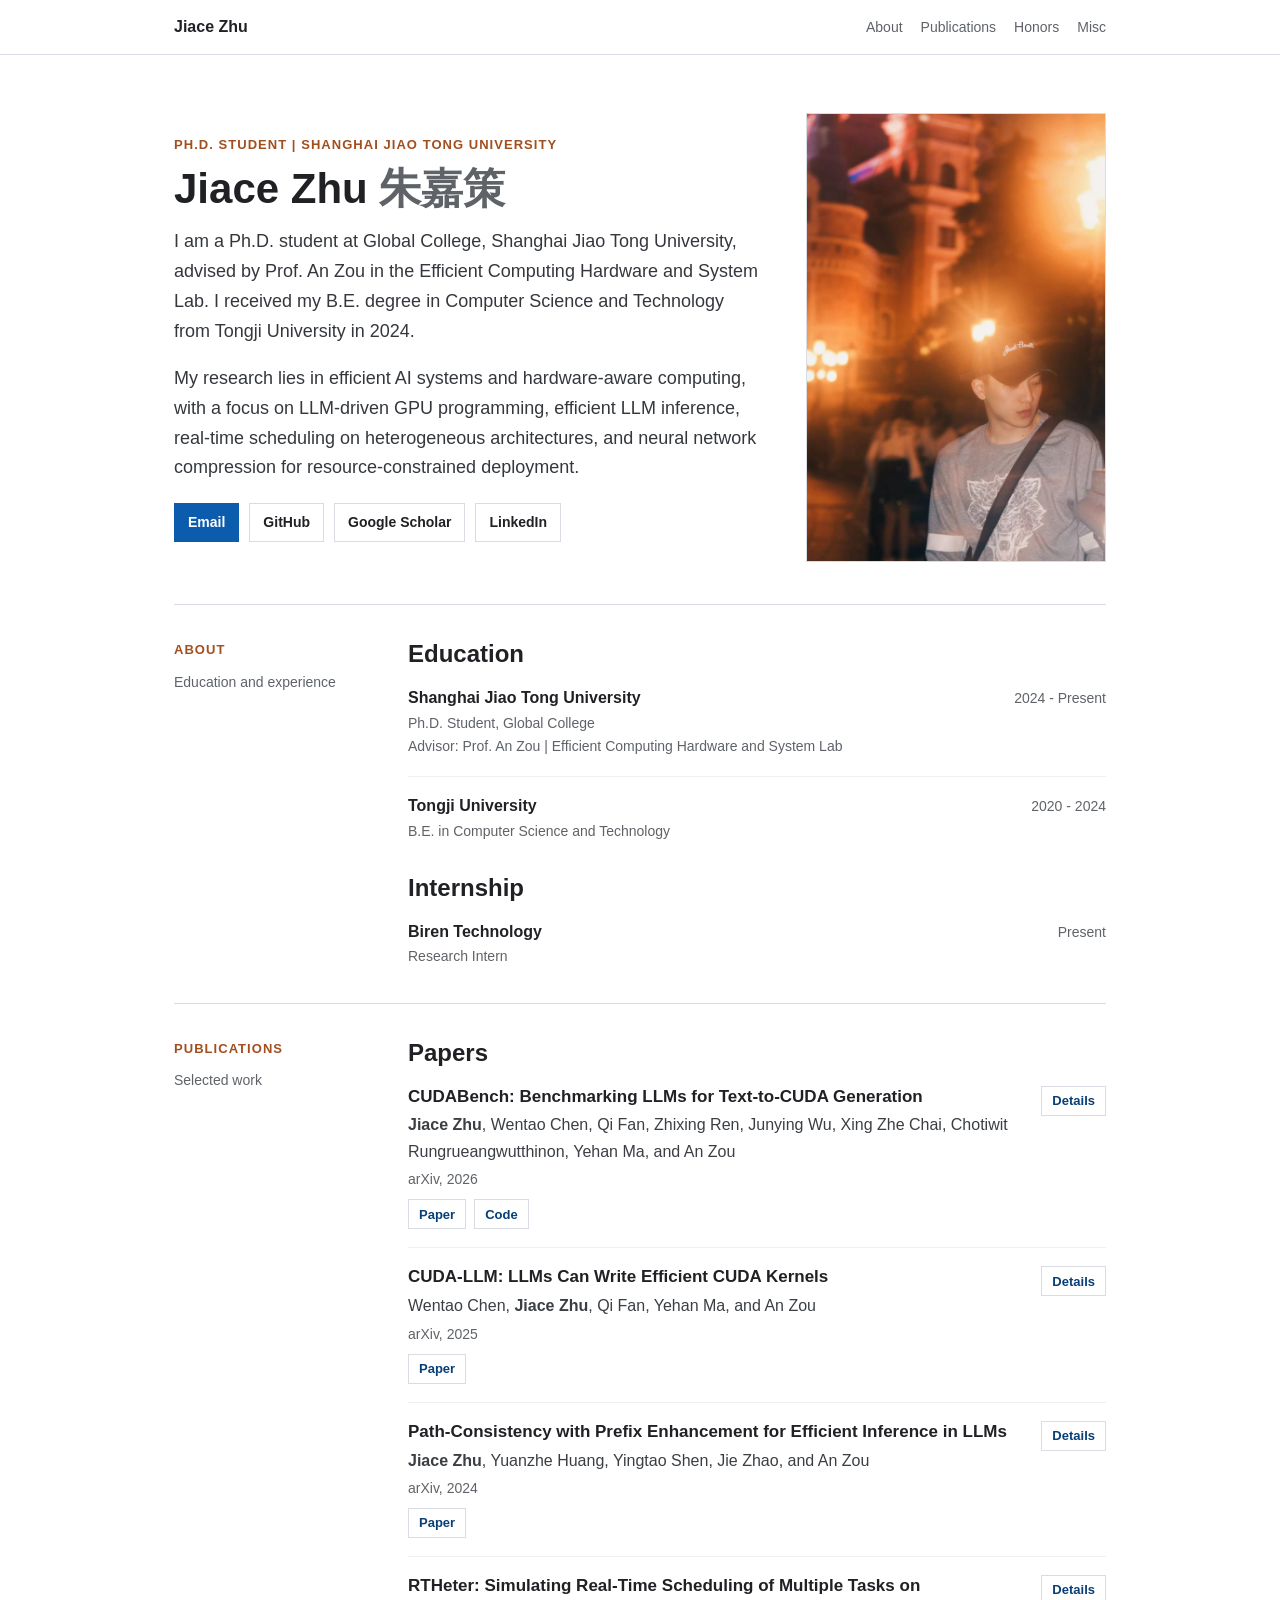
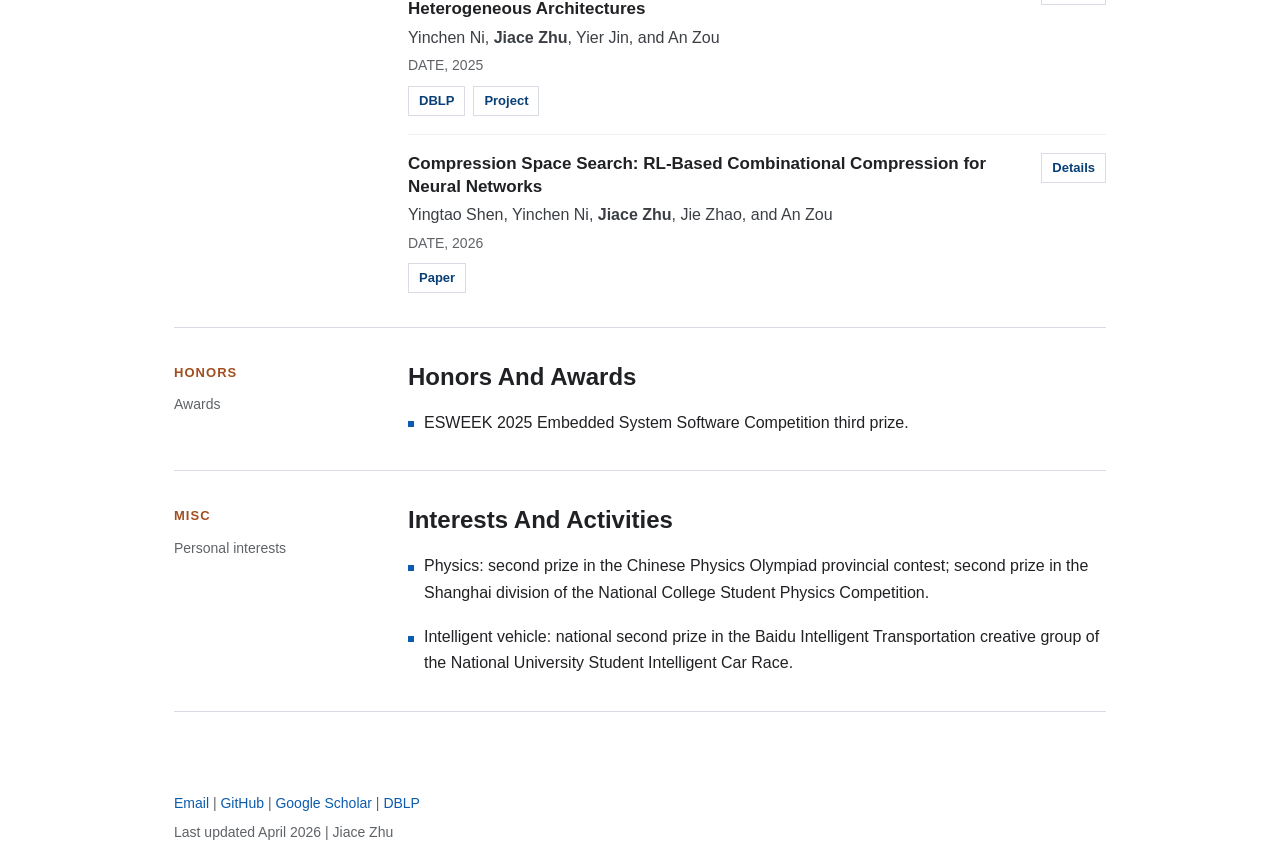
==== commit f5ce52fd: "static" ====
--- a/index.html
+++ b/index.html
@@ -102,10 +102,9 @@
       .portrait {
         width: 300px;
         max-width: 100%;
-        aspect-ratio: 3 / 4;
+        height: auto;
         border: 1px solid var(--line);
-        object-fit: contain;
-        object-position: center bottom;
+        display: block;
         background: var(--soft);
       }
 
@@ -346,6 +345,7 @@
       <p class="footer-note" id="footer-note"></p>
     </footer>
 
+    <script src="data/site.js"></script>
     <script>
       const el = (tag, className, text) => {
         const node = document.createElement(tag);
@@ -505,13 +505,11 @@
         wirePaperToggles(data.publications);
       };
 
-      fetch("data/site.json")
-        .then((response) => response.json())
-        .then(renderSite)
-        .catch((error) => {
-          document.getElementById("hero").textContent = "Unable to load site data.";
-          console.error(error);
-        });
+      if (window.SITE_DATA) {
+        renderSite(window.SITE_DATA);
+      } else {
+        document.getElementById("hero").textContent = "Unable to load site data.";
+      }
     </script>
   </body>
 </html>
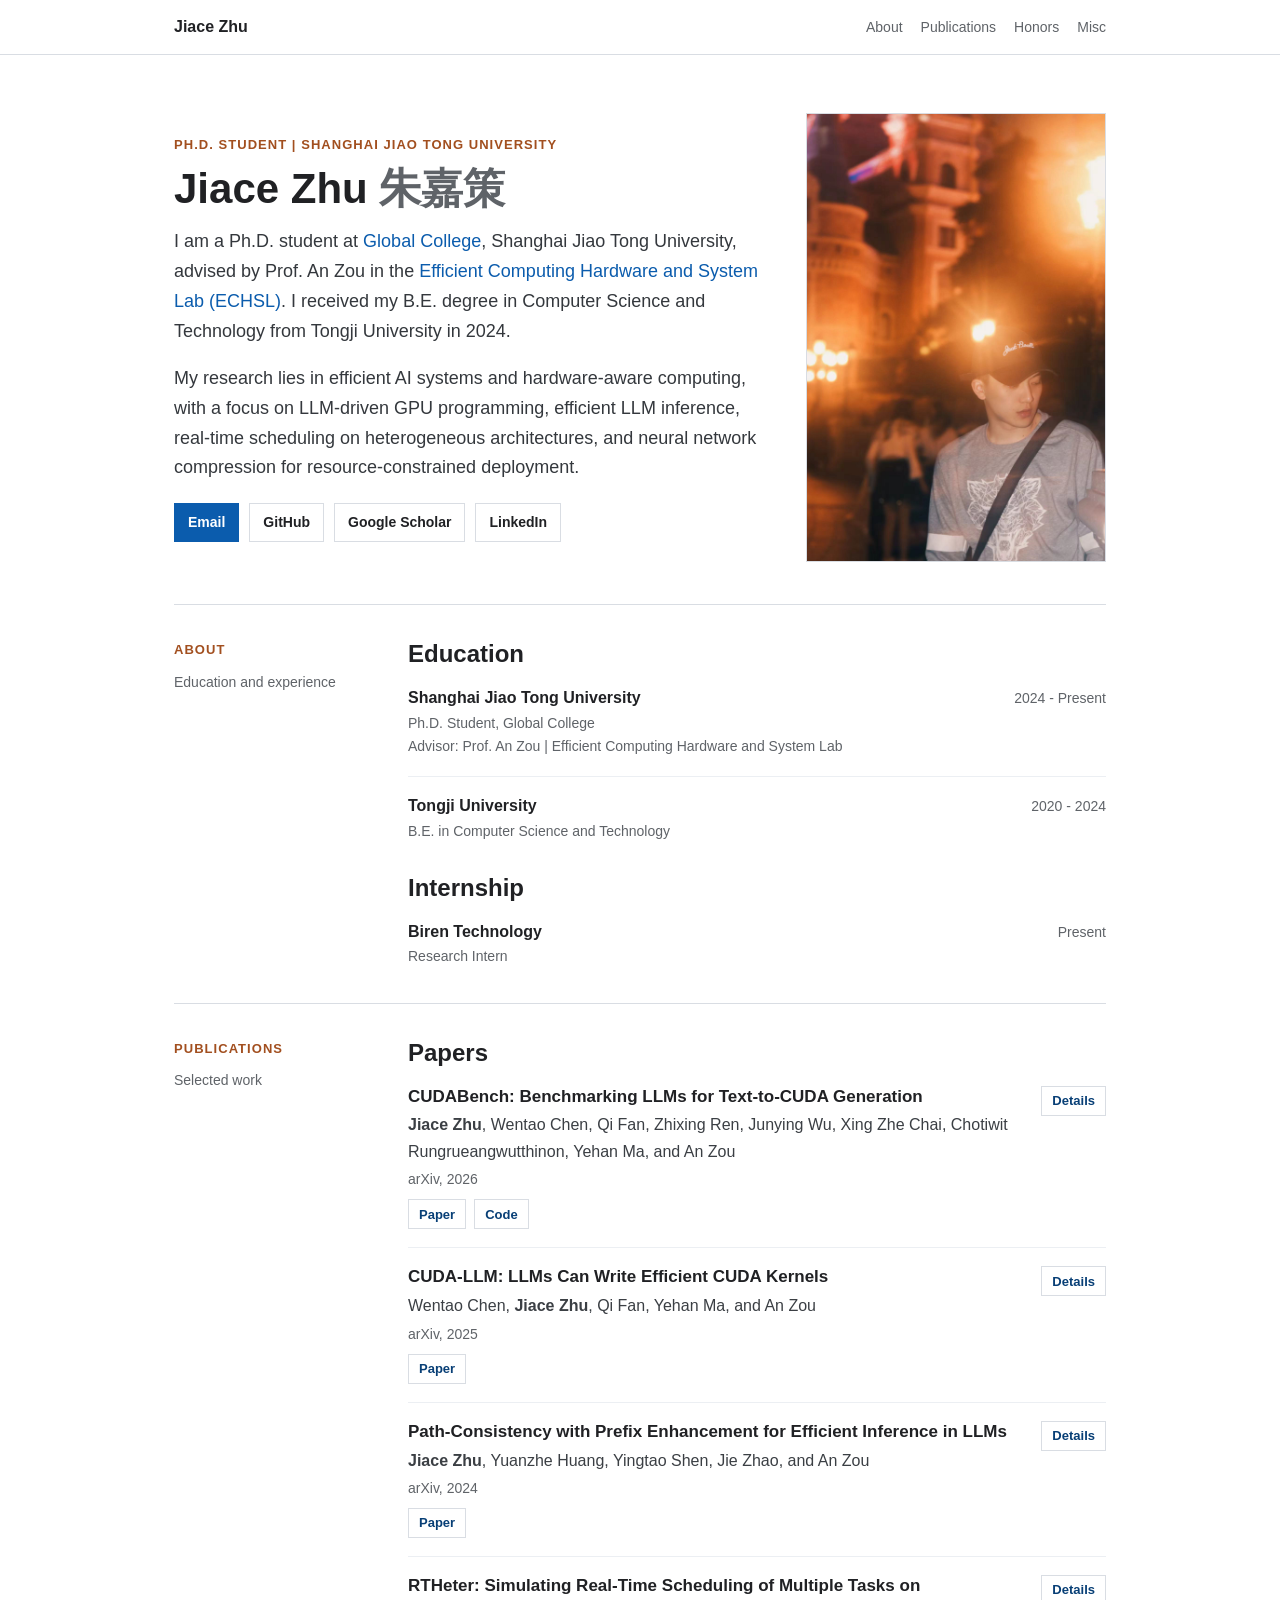
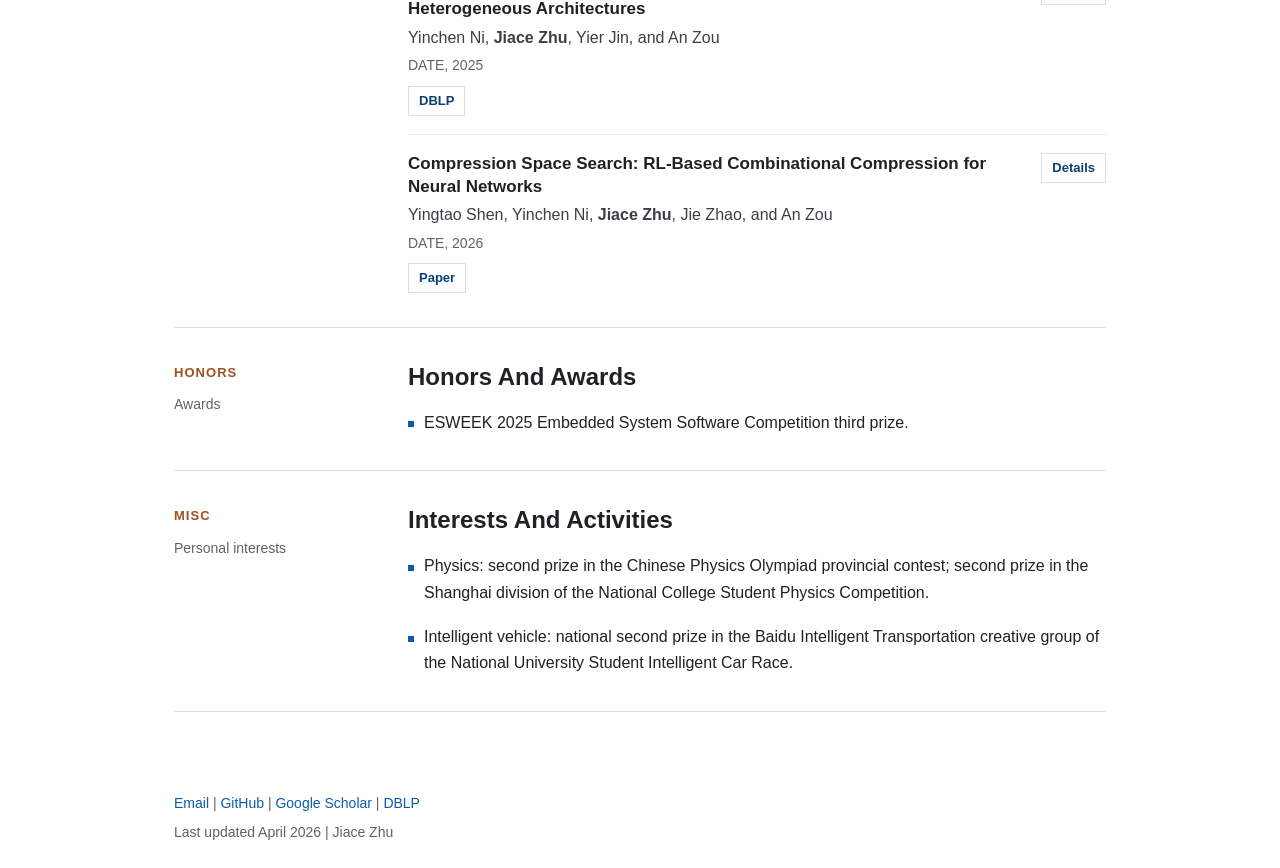
==== commit 2adc55af: "favicon" ====
--- a/index.html
+++ b/index.html
@@ -4,6 +4,7 @@
     <meta charset="utf-8">
     <meta name="viewport" content="width=device-width, initial-scale=1">
     <meta name="description" content="Academic homepage of Jiace Zhu, Ph.D. student at Shanghai Jiao Tong University.">
+    <link rel="icon" href="favicon.svg" type="image/svg+xml">
     <title>Jiace Zhu | Academic Homepage</title>
     <style>
       :root {
@@ -360,6 +361,13 @@
         return node;
       };
 
+      const appendRichText = (node, value) => {
+        const parts = Array.isArray(value) ? value : [value];
+        parts.forEach((part) => {
+          node.append(typeof part === "string" ? document.createTextNode(part) : link(part));
+        });
+      };
+
       const renderSectionShell = (section, titleId) => {
         const grid = el("div", "section-grid");
         const aside = el("div");
@@ -378,7 +386,11 @@
           const li = el("li", "entry");
           const text = el("div");
           text.append(el("p", "entry-title", item.title));
-          item.meta.forEach((line) => text.append(el("p", "entry-meta", line)));
+          item.meta.forEach((line) => {
+            const meta = el("p", "entry-meta");
+            appendRichText(meta, line);
+            text.append(meta);
+          });
           li.append(text, el("span", "entry-time", item.time));
           list.append(li);
         });
@@ -441,7 +453,11 @@
         chineseName.lang = "zh-Hans";
         name.append(chineseName);
         heroText.append(name);
-        data.profile.bio.forEach((line) => heroText.append(el("p", "lead", line)));
+        data.profile.bio.forEach((line) => {
+          const paragraph = el("p", "lead");
+          appendRichText(paragraph, line);
+          heroText.append(paragraph);
+        });
         const profileLinks = el("div", "links");
         profileLinks.setAttribute("aria-label", "Profile links");
         data.profile.links.forEach((item) => profileLinks.append(link(item, item.primary ? "button primary" : "button")));
